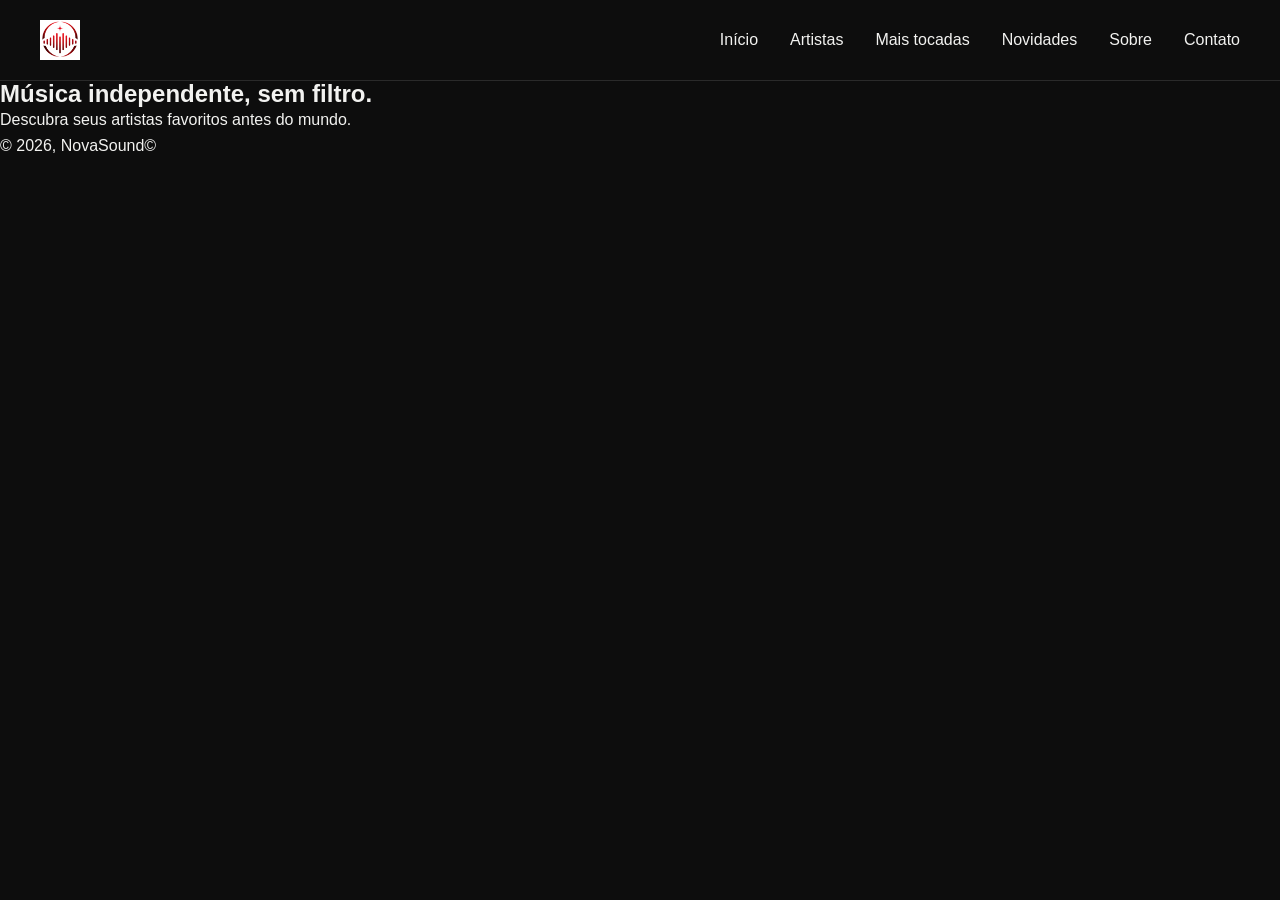
==== index.html @ c0be3fe8 "HEADER E BOTÕES Mudei os botões de lugar, coloquei a logo da NovaSound no canto superior esquerdo e " ====
<!DOCTYPE html>
<html lang="pt-br">
<head>
    <meta charset="UTF-8">
    <meta name="viewport" content="width=device-width, initial-scale=1.0">
    <title>NovaSound©</title>
    <link rel="stylesheet" href="style.css">
    <link rel="icon" href="LOGO.png">
</head>

<body>
<header>
    <a href="index.html" class="logo">
        <img src="LOGO.png" alt="Logo NovaSound">
        <span></span>
    </a>
  <nav>
    <a href="index.html">Início</a>
    <a href="artistas.html">Artistas</a>
    <a href="mais-tocadas.html">Mais tocadas</a>
    <a href="novidades.html">Novidades</a>
    <a href="sobre.html">Sobre</a>
    <a href="contato.html">Contato</a>
  </nav>
</header>
            

    <main>
        <section class="hero">
            <h1>Música independente, sem filtro.</h1>
            <p>Descubra seus artistas favoritos antes do mundo.</p>
        </section>
    </main>

    <footer>
        <p>&copy; 2026, NovaSound©</p>
    </footer>
</body>








</html>
---- style.css ----
:root{
    --bg: #0D0D0D;
    --bg-elevated: #1A1A1A;
    --text: #F2F2F0;
    --text-muted: #9A9A9A;
    --accent: #E5002B;
    --accent-dark: #8C0019;
    --border: #2A2A2A;

    --font-heading: 'Space Grotesk', sans-serif;
    --font-body: 'Inter', sans-serif;

}

/* RESET */

* {
    box-sizing: border-box;
    margin: 0;
    padding: 0;
}

body{
    font-family: var(--font-body);
    background: var(--bg);
    color: var(--text);
    line-height: 1.6;
}

h1, h2, h3{
    font-family: var(--font-heading);
    line-height: 1.1;
}

a {
    gap: 30px;  
    color: inherit;
    text-decoration: none;
}

/* ---------- HEADER ---------- */

header {
    position: sticky;
    top: 0;
    z-index: 100;
    display: flex;
    justify-content: space-between;
    align-items: center;
    padding: 20px 40px;
    background: var(--bg);
    border-bottom: 1px solid var(--border);
}

.logo {
    display: flex;
    align-items: center;
    gap: 10px;
    font-family: var(--font-heading);
    font-size: 20px;
    font-weight: 700;
    letter-spacing: -0.02em;
}

.logo img{
    width: 40px;
    height: 40px;
    object-fit: contain;
}

nav {
    display: flex;
    gap: 32px;
}

nav a:hover {
    color: var(--accent);
}
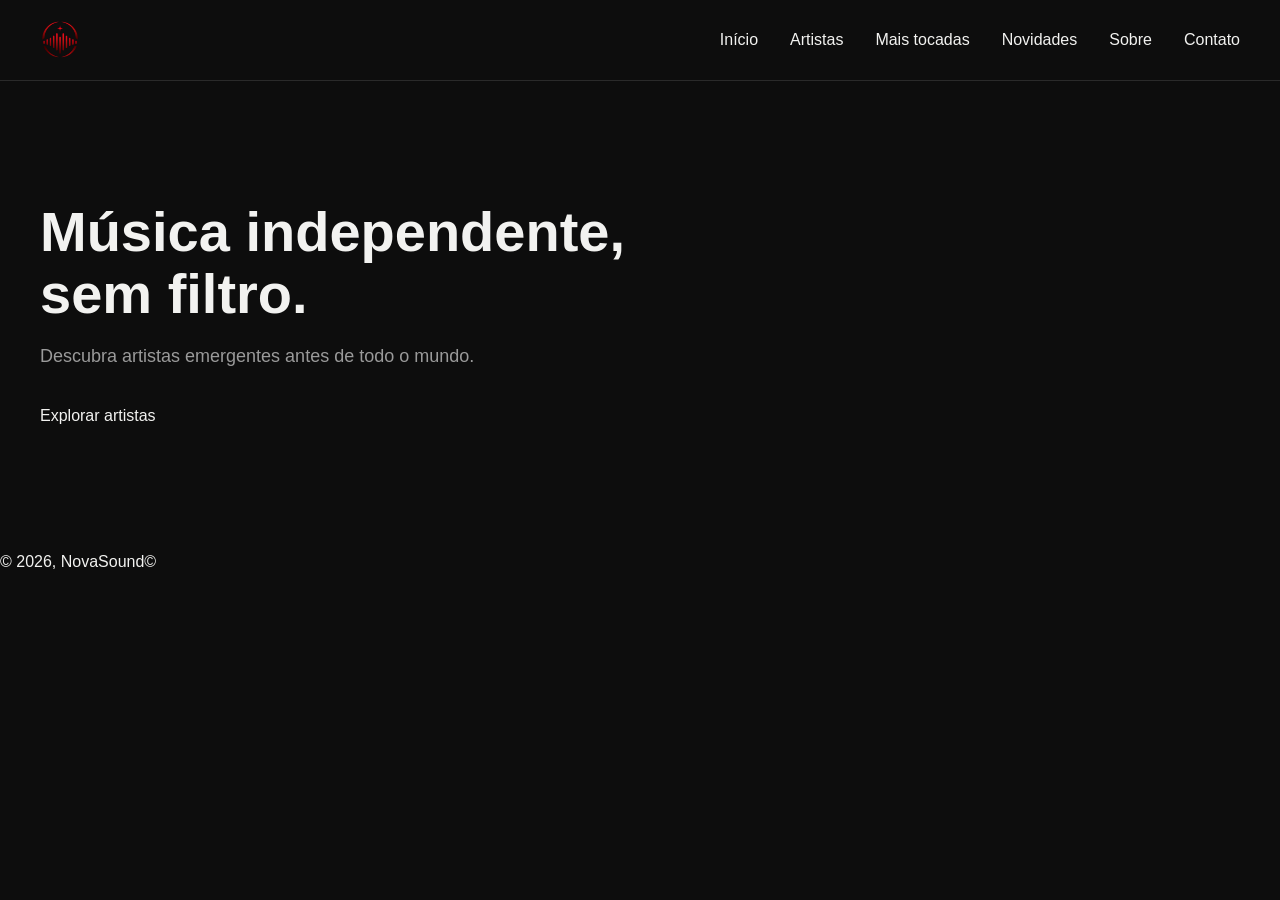
==== commit 8894d583: "Adicionando um botão de explorar artistas no menu" ====
--- a/index.html
+++ b/index.html
@@ -28,7 +28,8 @@
     <main>
         <section class="hero">
             <h1>Música independente, sem filtro.</h1>
-            <p>Descubra seus artistas favoritos antes do mundo.</p>
+            <p>Descubra artistas emergentes antes de todo o mundo.</p>
+            <a href="artistas.html" class="btn-primary">Explorar artistas</a>
         </section>
     </main>
 
--- a/style.css
+++ b/style.css
@@ -75,4 +75,92 @@
 
 nav a:hover {
     color: var(--accent);
-}+}
+
+/* ---------- HERO ---------- */
+
+.hero{
+    padding: 120px 40px;
+    max-width: 700px;
+}
+
+.hero h1{
+    font-size: 56px;
+    margin-bottom: 18px;
+}
+
+.hero p{
+    font-size: 18px;
+    color: var(--text-muted);
+    margin-bottom: 32px;
+}
+
+.btn-primary{
+    grid: 40px;
+}
+
+/* ---------- PAGE HEADER (páginas internas) ---------- */
+
+.page-header{
+    padding: 60px 40px 40px ;
+}
+
+.page-header h1{
+    font-size: 36px;
+    margin-bottom: 8px;
+}
+
+.page-header p{
+    color: var(--text-muted);
+    font-size: 16px;
+}
+
+
+/* ---------- ARTIST GRID ---------- */
+/*.artist-grid {
+    display: grid;
+    grid-template-columns: repeat(3, 1frr);
+    gap: 50px;
+    padding: 0 40px 80px;
+}*/
+
+.artist-grid{
+    display: grid;
+    grid-auto-flow: column;
+    grid-auto-columns: 250px;
+    gap: 110px;
+    list-style: none;
+    padding: 0;
+}
+
+.artist-grid h3{
+    padding: 0px 20px;
+}
+
+/* ---------- ARTIST CARD ---------- */
+
+.artist-card{
+    background: var(--bg-elevated);
+    border-radius: 10px;
+    overflow: hidden;
+    transition: transform 0.2s ease;
+}
+
+
+.artist-card:hover{
+    transform: translateY(-4px);
+}
+
+.artist-card img{
+    align-items: center;
+    width: 100%;
+    aspect-ratio: 1 / 1;
+    object-fit: cover;
+    max-width: 300px;
+}
+
+.artist-card p{
+    font-size: 13px;
+    color: var(--text-muted);
+    padding: 0 36px 15px;
+}
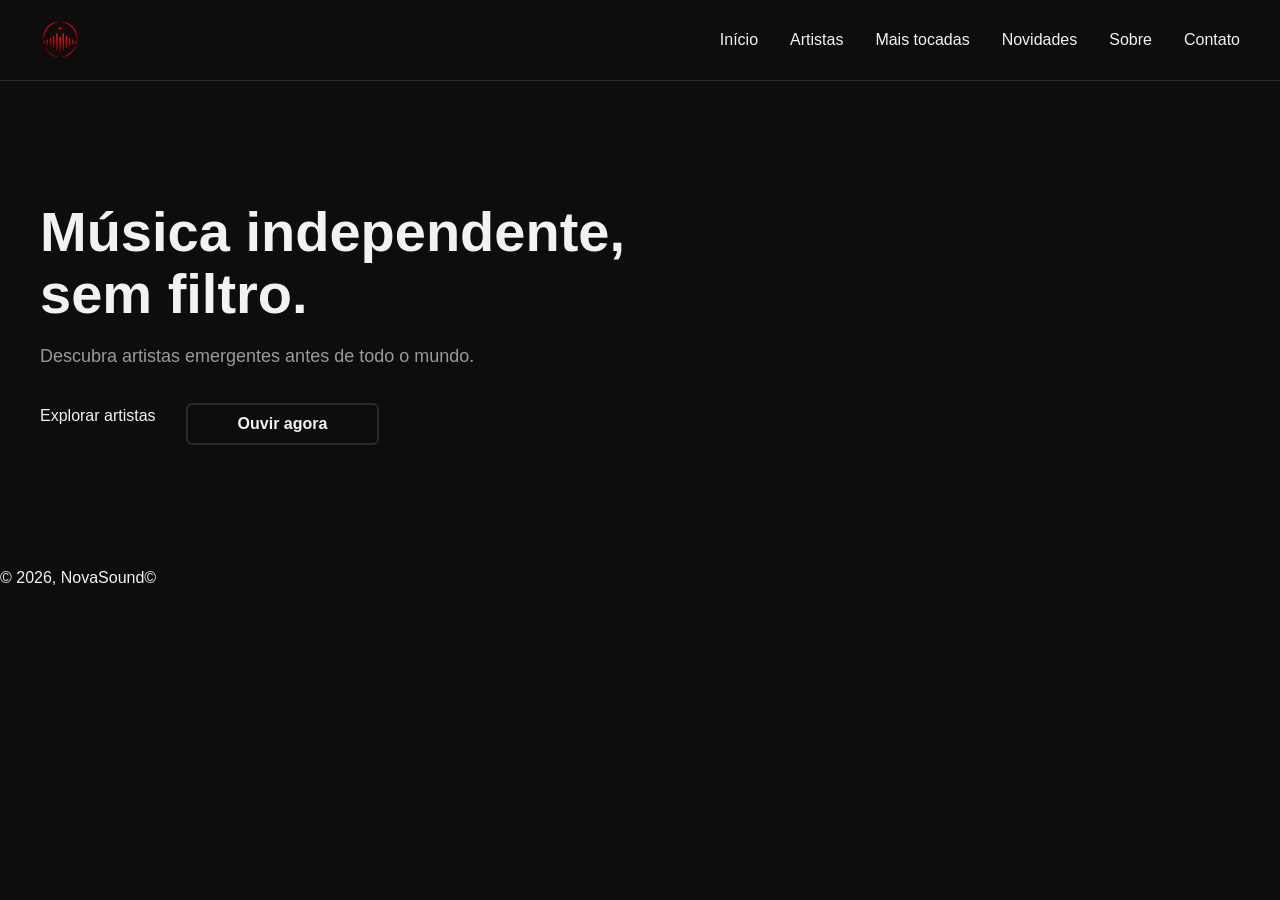
==== commit 24b1ce5c: "Primeiros passos do player de música Adicionei a primeira parte da discografia, fiz o HTML e etc." ====
--- a/index.html
+++ b/index.html
@@ -29,7 +29,10 @@
         <section class="hero">
             <h1>Música independente, sem filtro.</h1>
             <p>Descubra artistas emergentes antes de todo o mundo.</p>
-            <a href="artistas.html" class="btn-primary">Explorar artistas</a>
+            <div class="hero-actions">
+                <a href="artistas.html" class="btn-primary">Explorar artistas</a>
+                <a href="discografia.html" class="btn-secondary">Ouvir agora</a>
+            </div>
         </section>
     </main>
 
@@ -44,5 +47,4 @@
 
 
 
-
 </html>
--- a/style.css
+++ b/style.css
@@ -1,166 +1,318 @@
-:root{
-    --bg: #0D0D0D;
-    --bg-elevated: #1A1A1A;
-    --text: #F2F2F0;
-    --text-muted: #9A9A9A;
-    --accent: #E5002B;
-    --accent-dark: #8C0019;
-    --border: #2A2A2A;
-
-    --font-heading: 'Space Grotesk', sans-serif;
-    --font-body: 'Inter', sans-serif;
-
-}
-
-/* RESET */
-
-* {
-    box-sizing: border-box;
-    margin: 0;
-    padding: 0;
-}
-
-body{
-    font-family: var(--font-body);
-    background: var(--bg);
-    color: var(--text);
-    line-height: 1.6;
-}
-
-h1, h2, h3{
-    font-family: var(--font-heading);
-    line-height: 1.1;
-}
-
-a {
-    gap: 30px;  
-    color: inherit;
-    text-decoration: none;
-}
-
-/* ---------- HEADER ---------- */
-
-header {
-    position: sticky;
-    top: 0;
-    z-index: 100;
-    display: flex;
-    justify-content: space-between;
-    align-items: center;
-    padding: 20px 40px;
-    background: var(--bg);
-    border-bottom: 1px solid var(--border);
-}
-
-.logo {
-    display: flex;
-    align-items: center;
-    gap: 10px;
-    font-family: var(--font-heading);
-    font-size: 20px;
-    font-weight: 700;
-    letter-spacing: -0.02em;
-}
-
-.logo img{
-    width: 40px;
-    height: 40px;
-    object-fit: contain;
-}
-
-nav {
-    display: flex;
-    gap: 32px;
-}
-
-nav a:hover {
-    color: var(--accent);
-}
-
-/* ---------- HERO ---------- */
-
-.hero{
-    padding: 120px 40px;
-    max-width: 700px;
-}
-
-.hero h1{
-    font-size: 56px;
-    margin-bottom: 18px;
-}
-
-.hero p{
-    font-size: 18px;
-    color: var(--text-muted);
-    margin-bottom: 32px;
-}
-
-.btn-primary{
-    grid: 40px;
-}
-
-/* ---------- PAGE HEADER (páginas internas) ---------- */
-
-.page-header{
-    padding: 60px 40px 40px ;
-}
-
-.page-header h1{
-    font-size: 36px;
-    margin-bottom: 8px;
-}
-
-.page-header p{
-    color: var(--text-muted);
-    font-size: 16px;
-}
-
-
-/* ---------- ARTIST GRID ---------- */
-/*.artist-grid {
-    display: grid;
-    grid-template-columns: repeat(3, 1frr);
-    gap: 50px;
-    padding: 0 40px 80px;
-}*/
-
-.artist-grid{
-    display: grid;
-    grid-auto-flow: column;
-    grid-auto-columns: 250px;
-    gap: 110px;
-    list-style: none;
-    padding: 0;
-}
-
-.artist-grid h3{
-    padding: 0px 20px;
-}
-
-/* ---------- ARTIST CARD ---------- */
-
-.artist-card{
-    background: var(--bg-elevated);
-    border-radius: 10px;
-    overflow: hidden;
-    transition: transform 0.2s ease;
-}
-
-
-.artist-card:hover{
-    transform: translateY(-4px);
-}
-
-.artist-card img{
-    align-items: center;
-    width: 100%;
-    aspect-ratio: 1 / 1;
-    object-fit: cover;
-    max-width: 300px;
-}
-
-.artist-card p{
-    font-size: 13px;
-    color: var(--text-muted);
-    padding: 0 36px 15px;
-}
+    :root{
+        --bg: #0D0D0D;
+        --bg-elevated: #1A1A1A;
+        --text: #F2F2F0;
+        --text-muted: #9A9A9A;
+        --accent: #E5002B;
+        --accent-dark: #8C0019;
+        --border: #2A2A2A;
+
+        --font-heading: 'Space Grotesk', sans-serif;
+        --font-body: 'Inter', sans-serif;
+
+    }
+
+    /* RESET */
+
+    * {
+        box-sizing: border-box;
+        margin: 0;
+        padding: 0;
+    }
+
+    body{
+        font-family: var(--font-body);
+        background: var(--bg);
+        color: var(--text);
+        line-height: 1.6;
+    }
+
+    h1, h2, h3{
+        font-family: var(--font-heading);
+        line-height: 1.1;
+    }
+
+    a {
+        gap: 30px;  
+        color: inherit;
+        text-decoration: none;
+    }
+
+    /* ---------- HEADER ---------- */
+
+    header {
+        position: sticky;
+        top: 0;
+        z-index: 100;
+        display: flex;
+        justify-content: space-between;
+        align-items: center;
+        padding: 20px 40px;
+        background: var(--bg);
+        border-bottom: 1px solid var(--border);
+    }
+
+    .logo {
+        display: flex;
+        align-items: center;
+        gap: 10px;
+        font-family: var(--font-heading);
+        font-size: 20px;
+        font-weight: 700;
+        letter-spacing: -0.02em;
+    }
+
+    .logo img{
+        width: 40px;
+        height: 40px;
+        object-fit: contain;
+    }
+
+    nav {
+        display: flex;
+        gap: 32px;
+    }
+
+    nav a:hover {
+        color: var(--accent);
+    }
+
+    /* ---------- HERO ---------- */
+
+    .hero{
+        padding: 120px 40px;
+        max-width: 700px;
+    }
+
+    .hero h1{
+        font-size: 56px;
+        margin-bottom: 18px;
+    }
+
+    .hero p{
+        font-size: 18px;
+        color: var(--text-muted);
+        margin-bottom: 32px;
+    }
+
+    .btn-primary{
+        grid: 40px;
+    }
+
+    /* ---------- PAGE HEADER (páginas internas) ---------- */
+
+    .page-header{
+        padding: 60px 40px 40px ;
+    }
+
+    .page-header h1{
+        font-size: 36px;
+        margin-bottom: 8px;
+    }
+
+    .page-header p{
+        color: var(--text-muted);
+        font-size: 16px;
+    }
+
+
+    /* ---------- ARTIST GRID ---------- */
+    /*.artist-grid {
+        display: grid;
+        grid-template-columns: repeat(3, 1frr);
+        gap: 50px;
+        padding: 0 40px 80px;
+    }*/
+
+
+    /* ---------- ARTIST CAROUSEL ---------- */
+
+    .artist-carousel{
+        position: relative;
+        padding: 0 40px 80px;
+    }
+
+
+    .artist-grid{
+        display: grid;
+        grid-auto-flow: column;
+        grid-auto-columns: 180px;
+        gap: 60px;
+        list-style: none;
+        padding: 20px 100px 0px;
+        overflow-x: auto;
+        scroll-behavior: smooth;
+        scrollbar-width: none; /* esconde a barra de rolagem no Firefox */
+    }
+
+    .artist-grid::webkit-scrollbar{
+        display: none; /* esconde a barra no chrome/safari */
+    }
+
+
+    .artist-grid span{
+        color: var(--text);
+    }
+
+
+    .artist-grid h3{
+        padding: 0px 20px;
+    }
+
+
+    .scroll-btn{
+        position: absolute;
+        top: 40%;
+        transform: translateY(-50%);
+        background: none;
+        border: none;
+        color: var(--text);
+        font-size: 28px;
+        cursor: pointer;
+        padding: 8px;
+        opacity: 0.7;
+        transition: opacity 0.2s ease, transform 0.2s ease;
+    }
+
+    .scroll-btn.scroll-left{
+        color: var(--text);
+        left: 8px;
+    }
+
+    .scroll-btn.scroll-right{
+        right: 8px;
+    }
+
+    .scroll-btn:hover{
+        opacity: 1;
+        color: var(--accent);
+        transform: translateY(-50%) translateX(4px);
+    }
+
+    .scroll-btn.scroll-right:hover {
+        transform: translateY(-50%) translateX(4px);
+    }
+
+    .scroll-btn.scroll-left:hover {
+        transform: translateY(-50%) translateX(-4px);
+    }
+
+    /* ---------- ARTIST CARD ---------- */
+
+    .artist-card{
+        background: var(--bg-elevated);
+        border-radius: 10px;
+        overflow: hidden;
+        transition: transform 0.2s ease;
+    }
+
+
+    .artist-card:hover{
+        transform: translateY(-4px);
+    }
+
+    .artist-card img{
+        align-items: center;
+        width: 100%;
+        aspect-ratio: 1 / 1;
+        object-fit: cover;
+        max-width: 300px;
+    }
+
+    .artist-card p{
+        font-size: 13px;
+        color: var(--text-muted);
+        padding: 0 36px 15px;
+    }
+
+    .section-title{
+        font-size: 21px;
+        margin-left: 48px;
+        margin-bottom: 20px;
+        
+    }
+
+    .hero-actions{
+        display: flex;
+        gap: 30px;
+    }
+
+    .btn-secondary{
+        display: inline-block;
+        background: transparent;
+        color: var(--text);
+        font-family: var(--font-heading);
+        font-weight: 750;
+        padding: 6px 50px;
+        border: 2px solid var(--border);
+        border-radius: 6px;
+        transition: border-color 0.2s ease, color 0.2s ease;
+    }
+
+    .btn-secondary:hover{
+        border-color : var(--accent);
+        color: var(--accent);
+    }
+
+    .album-grid {
+        display: grid;
+        grid-template-columns: repeat(auto-fill, minmax(200px, 1fr));
+        gap: 32px;
+        padding: 0 40px 80px;
+    }
+
+    .album-card img {
+        width: 100%;
+        aspect-ratio: 1 / 1;
+        object-fit: cover;
+        border-radius: 8px;
+        margin-bottom: 12px;
+        transition: transform 0.2s ease;
+    }
+
+    .album-grid,
+    .album-detail{
+        transition: opacity 0.3s ease;
+    }
+
+    .is-hidden{
+        padding: 0 40px 80px;
+    }
+
+    .back-btn{
+        background: none;
+        border: none;
+        color: var(--text-muted);
+        font-size: 14px;
+        cursor: pointer;
+        margin-bottom: 32px;
+        transition: color 0.2s ease;
+    }
+
+    .back-btn:hover{
+        color: var(--accent);
+    }
+
+    .album-detail-header{
+        display: flex;
+        gap: 32px;
+        align-items: flex-end;
+        margin-bottom: 40px;
+    }
+
+    .album-detail-header img{
+        width: 220px;
+        height: 220px;
+        object-fit: cover;
+        border-radius: 8px;
+    }
+
+    .album-detail-info h2{
+        font-size: 40px;
+        margin-bottom: 8px;
+    }
+
+    .album-detail-info p{
+        color: var(--accent);
+        font-size: 15px;
+    }
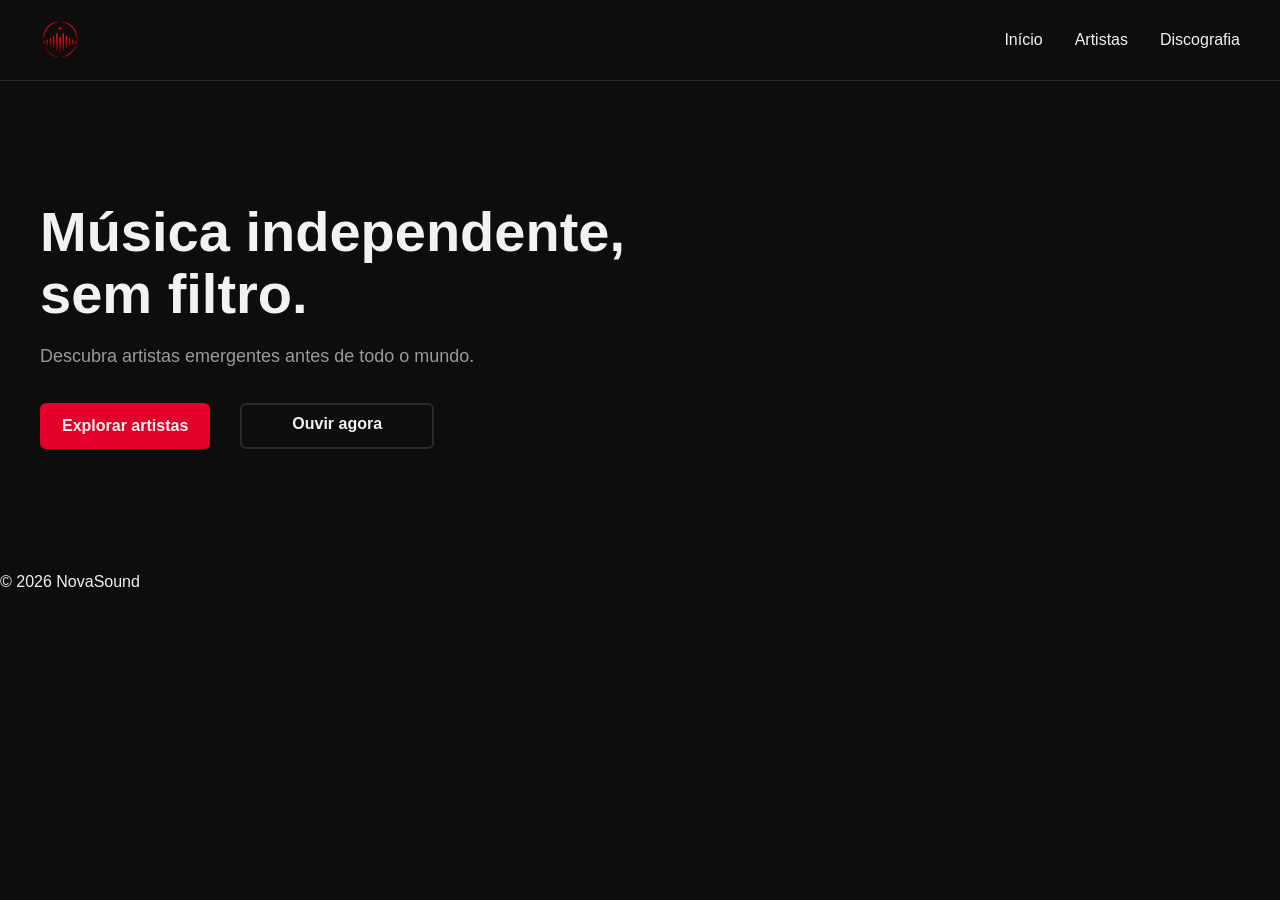
==== commit 55607628: "Refinamento do código e adicionais de botões, animação no player e mais" ====
--- a/index.html
+++ b/index.html
@@ -3,7 +3,8 @@
 <head>
     <meta charset="UTF-8">
     <meta name="viewport" content="width=device-width, initial-scale=1.0">
-    <title>NovaSound©</title>
+    <meta name="description" content="Descubra artistas independentes e ouça seus álbuns na NovaSound.">
+    <title>NovaSound — música independente</title>
     <link rel="stylesheet" href="style.css">
     <link rel="icon" href="LOGO.png">
 </head>
@@ -17,10 +18,7 @@
   <nav>
     <a href="index.html">Início</a>
     <a href="artistas.html">Artistas</a>
-    <a href="mais-tocadas.html">Mais tocadas</a>
-    <a href="novidades.html">Novidades</a>
-    <a href="sobre.html">Sobre</a>
-    <a href="contato.html">Contato</a>
+    <a href="discografia.html">Discografia</a>
   </nav>
 </header>
             
@@ -37,7 +35,7 @@
     </main>
 
     <footer>
-        <p>&copy; 2026, NovaSound©</p>
+        <p>&copy; 2026 NovaSound</p>
     </footer>
 </body>
 
@@ -47,4 +45,4 @@
 
 
 
-</html>+</html>
--- a/style.css
+++ b/style.css
@@ -33,7 +33,6 @@
     }
 
     a {
-        gap: 30px;  
         color: inherit;
         text-decoration: none;
     }
@@ -77,6 +76,13 @@
         color: var(--accent);
     }
 
+    a:focus-visible,
+    button:focus-visible,
+    input:focus-visible {
+        outline: 2px solid var(--accent);
+        outline-offset: 3px;
+    }
+
     /* ---------- HERO ---------- */
 
     .hero{
@@ -85,7 +91,7 @@
     }
 
     .hero h1{
-        font-size: 56px;
+        font-size: clamp(2.25rem, 7vw, 56px);
         margin-bottom: 18px;
     }
 
@@ -96,7 +102,20 @@
     }
 
     .btn-primary{
-        grid: 40px;
+        display: inline-block;
+        background: var(--accent);
+        color: var(--text);
+        font-family: var(--font-heading);
+        font-weight: 700;
+        padding: 8px 20px;
+        border: 2px solid var(--accent);
+        border-radius: 6px;
+        transition: background-color 0.2s ease, border-color 0.2s ease;
+    }
+
+    .btn-primary:hover {
+        background: var(--accent-dark);
+        border-color: var(--accent-dark);
     }
 
     /* ---------- PAGE HEADER (páginas internas) ---------- */
@@ -115,6 +134,30 @@
         font-size: 16px;
     }
 
+    #searchInput{
+        display: block;
+        width: min(420px, calc(100% - 80px));
+        margin: 0 40px 30px;
+        padding: 12px 16px;
+        font: inherit;
+        color: var(--text);
+        background: var(--bg-elevated);
+        border: 1px solid var(--border);
+        border-radius: 40px;
+        outline: none;
+        transition: border-color 0.2s ease, box-shadow 0.2s ease;
+    }
+
+    #searchInput::placeholder{
+        color: var(--text-muted);
+    }
+
+    #searchInput:focus{
+        border-color: var(--accent);
+        box-shadow: 0 0 0 3px rgba(229, 0, 43, 0.18);
+    }
+
+    
 
     /* ---------- ARTIST GRID ---------- */
     /*.artist-grid {
@@ -145,7 +188,7 @@
         scrollbar-width: none; /* esconde a barra de rolagem no Firefox */
     }
 
-    .artist-grid::webkit-scrollbar{
+    .artist-grid::-webkit-scrollbar{
         display: none; /* esconde a barra no chrome/safari */
     }
 
@@ -200,10 +243,17 @@
     /* ---------- ARTIST CARD ---------- */
 
     .artist-card{
+        display: block;
+        width: 180px;
+        min-width: 0;
         background: var(--bg-elevated);
         border-radius: 10px;
         overflow: hidden;
         transition: transform 0.2s ease;
+    }
+
+    a.artist-card:hover {
+        color: var(--text);
     }
 
 
@@ -222,7 +272,7 @@
     .artist-card p{
         font-size: 13px;
         color: var(--text-muted);
-        padding: 0 36px 15px;
+        padding: 0 16px 15px;
     }
 
     .section-title{
@@ -234,6 +284,7 @@
 
     .hero-actions{
         display: flex;
+        flex-wrap: wrap;
         gap: 30px;
     }
 
@@ -270,49 +321,436 @@
         transition: transform 0.2s ease;
     }
 
+    .album-card {
+        display: block;
+        width: 100%;
+        padding: 0;
+        border: 0;
+        background: transparent;
+        color: inherit;
+        text-align: left;
+        font: inherit;
+        cursor: pointer;
+    }
+
+    .album-card:hover img {
+        transform: scale(1.02);
+    }
+
+    .album-card h3,
+    .album-card p {
+        margin: 0 0 4px;
+    }
+
+    .album-card .album-artist,
+    .album-card .album-year {
+        color: var(--text-muted);
+        font-size: 14px;
+    }
+
+    .empty-state {
+        margin: 0 40px 40px;
+        color: var(--text-muted);
+    }
+
+    .visually-hidden {
+        position: absolute;
+        width: 1px;
+        height: 1px;
+        padding: 0;
+        margin: -1px;
+        overflow: hidden;
+        clip: rect(0, 0, 0, 0);
+        white-space: nowrap;
+        border: 0;
+    }
+
     .album-grid,
     .album-detail{
         transition: opacity 0.3s ease;
     }
 
     .is-hidden{
-        padding: 0 40px 80px;
+        opacity: 0;
+        visibility: hidden;
+        pointer-events: none;
+        position: absolute;
     }
 
     .back-btn{
-        background: none;
-        border: none;
-        color: var(--text-muted);
+        display: inline-flex;
+        align-items: center;
+        gap: 9px;
+        padding: 9px 15px;
+        background: var(--bg-elevated);
+        border: 1px solid var(--border);
+        border-radius: 999px;
+        color: var(--text);
+        font: inherit;
         font-size: 14px;
+        font-weight: 600;
         cursor: pointer;
-        margin-bottom: 32px;
-        transition: color 0.2s ease;
+        margin: 0 0 30px;
+        transition: color 0.2s ease, background-color 0.2s ease, border-color 0.2s ease, transform 0.2s ease;
     }
 
     .back-btn:hover{
-        color: var(--accent);
+        color: var(--text);
+        background: #242424;
+        border-color: var(--accent);
+        transform: translateX(-3px);
+    }
+
+    .back-btn:active {
+        background: var(--accent-dark);
+        border-color: var(--accent-dark);
+        transform: translateX(-1px) scale(0.98);
     }
 
     .album-detail-header{
         display: flex;
-        gap: 32px;
-        align-items: flex-end;
-        margin-bottom: 40px;
+        flex-direction: column;
+        align-items: center;
+        gap: 20px;
+        margin: 0 auto 32px;
+        text-align: center;
     }
 
     .album-detail-header img{
-        width: 220px;
-        height: 220px;
+        width: clamp(200px, 32vw, 280px);
+        aspect-ratio: 1;
+        height: auto;
         object-fit: cover;
         border-radius: 8px;
+        box-shadow: 0 16px 40px rgba(0, 0, 0, 0.35);
+    }
+
+    .album-detail-header img.album-cover-arriving {
+        opacity: 0;
+    }
+
+    .album-cover-flight {
+        position: fixed;
+        z-index: 300;
+        object-fit: cover;
+        border-radius: 8px;
+        box-shadow: 0 16px 40px rgba(0, 0, 0, 0.4);
+        pointer-events: none;
+        transition:
+            top 0.5s cubic-bezier(0.2, 0.75, 0.25, 1),
+            left 0.5s cubic-bezier(0.2, 0.75, 0.25, 1),
+            width 0.5s cubic-bezier(0.2, 0.75, 0.25, 1),
+            height 0.5s cubic-bezier(0.2, 0.75, 0.25, 1);
+        will-change: top, left, width, height;
+    }
+
+    .album-detail-info,
+    .album-detail .tracklist {
+        opacity: 0;
+        transform: translateY(14px);
+        transition: opacity 0.32s ease, transform 0.32s ease;
+    }
+
+    .album-detail.album-revealed .album-detail-info,
+    .album-detail.album-revealed .tracklist {
+        opacity: 1;
+        transform: translateY(0);
+    }
+
+    .album-detail.album-revealed .album-detail-info {
+        transition-delay: 0.04s;
+    }
+
+    .album-detail.album-revealed .tracklist {
+        transition-delay: 0.12s;
     }
 
     .album-detail-info h2{
-        font-size: 40px;
-        margin-bottom: 8px;
+        font-size: clamp(1.75rem, 5vw, 2.5rem);
+        margin-bottom: 10px;
     }
 
     .album-detail-info p{
+        font-size: 15px;
+    }
+
+    .album-detail-info p:first-of-type {
         color: var(--accent);
-        font-size: 15px;
-    }+        font-weight: 600;
+    }
+
+    .album-detail-info p:last-of-type {
+        color: var(--text-muted);
+        margin-top: 2px;
+    }
+
+    .album-detail {
+        width: min(760px, calc(100% - 80px));
+        margin: 0 auto 100px;
+    }
+
+    .tracklist {
+        width: 100%;
+        max-width: 640px;
+        margin: 0 auto;
+        border-top: 1px solid var(--border);
+    }
+
+    .track-item + .track-item {
+        border-top: 1px solid rgba(42, 42, 42, 0.65);
+    }
+
+
+
+    .track-item{
+        list-style: none;
+    }
+
+    .tracklist{
+        padding-bottom: 100px;
+    }
+
+    .track-select {
+        display: flex;
+        align-items: center;
+        gap: 16px;
+        width: 100%;
+        padding: 12px 14px;
+        border: 0;
+        border-radius: 6px;
+        background: transparent;
+        color: inherit;
+        font: inherit;
+        text-align: left;
+        cursor: pointer;
+        transition: background 0.15s ease;
+    }
+
+    .track-select:hover {
+        background: var(--bg-elevated);
+    }
+
+.track-number{
+    color: var(--text-muted);
+    font-size: 15px;
+    width: 20px;
+    text-align: right;
+}
+
+.track-title{
+    font-size: 16px;
+}
+
+/*----------------  PLAYER  ---------------- */
+
+.player-bar {
+    position: fixed;
+    bottom: 0;
+    left: 0;
+    right: 0;
+    height: 80px;
+    background: var(--bg-elevated);
+    border-top: 1px solid var(--border);
+    display: flex;
+    align-items: center;
+    gap: 16px;
+    padding: 0 24px;
+    z-index: 200;
+    transition: opacity 0.3s ease;
+}
+
+.player-bar img{
+    width: 56px;
+    height: 56px;
+    object-fit: cover;
+    border-radius: 6px;
+}
+
+.player-info{
+    width: 180px;
+}
+
+.player-info p:first-child{
+    font-size: 14px;
+    font-weight: 600;
+}
+
+.player-info p:last-child{
+    font-size: 12px;
+    color: var(--text-muted);
+}
+
+.play-pause-btn {
+    background: var(--text);
+    color: var(--bg);
+    border: none;
+    width: 36px;
+    height: 36px;
+    border-radius: 50%;
+    cursor: pointer;
+    font-size: 14px;
+}
+
+.player-control-btn{
+    display: grid;
+    place-items: center;
+    width: 36px;
+    height: 36px;
+    padding: 0;
+    background: transparent;
+    color: var(--text);
+    border: 1px solid var(--border);
+    border-radius: 50%;
+    cursor: pointer;
+    font-size: 16px;
+    transition: color 0.2s ease, background-color 0.2s ease, border-color 0.2s ease;
+}
+
+.player-control-btn:hover,
+.player-control-btn:focus-visible{
+    color: var(--text);
+    background: var(--accent);
+    border-color: var(--accent);
+}
+
+.player-progress{
+    flex: 1;
+    display: flex;
+    align-items: center;
+    gap: 10px;
+    font-size: 12px;
+    color: var(--text-muted);
+}
+
+.player-progress input[type="range"] {
+    flex: 1;
+    accent-color: var(--accent);
+}
+
+.player-bar > input[type="range"] {
+    width: 100px;
+    accent-color: var(--accent);
+}
+
+@media (max-width: 760px) {
+    header {
+        align-items: flex-start;
+        gap: 16px;
+        padding: 14px 20px;
+    }
+
+    nav {
+        flex-wrap: wrap;
+        justify-content: flex-end;
+        gap: 10px 18px;
+        font-size: 14px;
+    }
+
+    .hero {
+        padding: 72px 24px;
+    }
+
+    .page-header {
+        padding: 44px 24px 28px;
+    }
+
+    .artist-carousel {
+        padding: 0 16px 56px;
+    }
+
+    .artist-grid {
+        grid-auto-columns: minmax(150px, 40vw);
+        gap: 20px;
+        padding: 16px 36px 0;
+    }
+
+    .artist-card {
+        width: min(180px, 40vw);
+    }
+
+    .section-title {
+        margin-left: 24px;
+    }
+
+    #searchInput {
+        width: calc(100% - 48px);
+        margin: 0 24px 24px;
+    }
+
+    .album-grid {
+        grid-template-columns: repeat(auto-fill, minmax(145px, 1fr));
+        gap: 20px;
+        padding: 0 24px 100px;
+    }
+
+    .album-detail {
+        width: calc(100% - 48px);
+        padding: 0;
+    }
+
+    .album-detail-header img {
+        width: min(68vw, 280px);
+    }
+
+    .player-bar {
+        height: auto;
+        min-height: 76px;
+        flex-wrap: wrap;
+        gap: 8px;
+        padding: 10px 14px;
+    }
+
+    .player-bar img {
+        width: 44px;
+        height: 44px;
+    }
+
+    .player-info {
+        width: auto;
+        min-width: 90px;
+        flex: 1;
+    }
+
+    .player-progress {
+        order: 5;
+        flex-basis: 100%;
+    }
+
+    .player-bar > label {
+        display: none;
+    }
+
+    .player-bar > input[type="range"] {
+        order: 6;
+        flex-basis: 100%;
+        width: 100%;
+    }
+}
+
+@media (max-width: 420px) {
+    header {
+        flex-direction: column;
+    }
+
+    nav {
+        justify-content: flex-start;
+    }
+
+    .hero-actions {
+        gap: 12px;
+    }
+
+    .btn-secondary {
+        padding: 6px 20px;
+    }
+}
+
+@media (prefers-reduced-motion: reduce) {
+    .album-cover-flight,
+    .album-detail-info,
+    .album-detail .tracklist {
+        transition: none;
+        transform: none;
+    }
+}
+
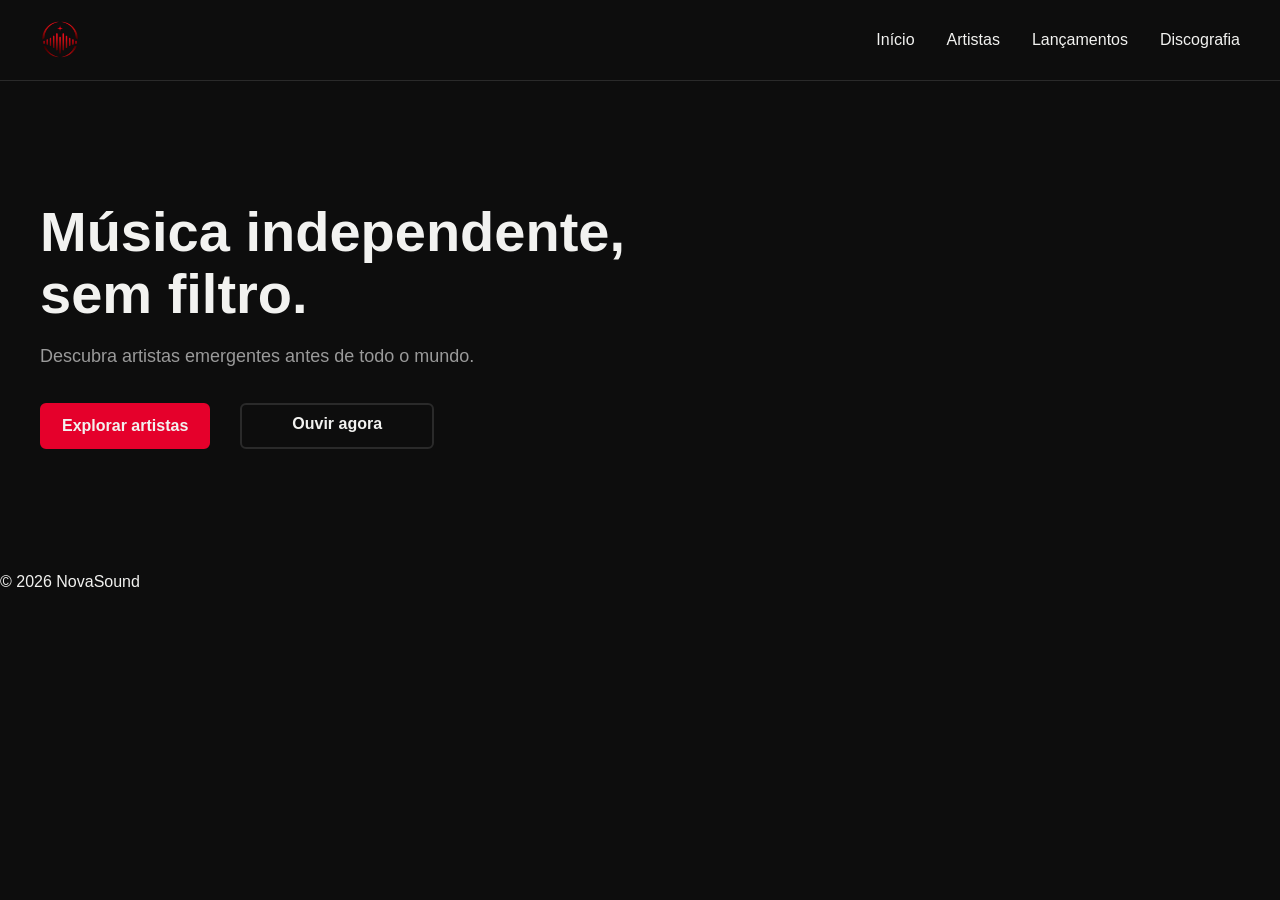
==== commit 6afda211: "Commit da página lançamentos, melhoria da artistas, etc" ====
--- a/index.html
+++ b/index.html
@@ -18,6 +18,7 @@
   <nav>
     <a href="index.html">Início</a>
     <a href="artistas.html">Artistas</a>
+    <a href="novidades.html">Lançamentos</a>
     <a href="discografia.html">Discografia</a>
   </nav>
 </header>
--- a/style.css
+++ b/style.css
@@ -754,3 +754,878 @@
     }
 }
 
+/* ---------- LANÇAMENTOS ---------- */
+
+.releases-page {
+    padding-bottom: 80px;
+}
+
+.releases-heading {
+    max-width: 900px;
+}
+
+.releases-kicker,
+.release-feature-label,
+.release-card-year {
+    color: var(--accent);
+    font-size: 12px;
+    font-weight: 800;
+    letter-spacing: 0.12em;
+    text-transform: uppercase;
+}
+
+.releases-heading h1 {
+    font-size: clamp(42px, 7vw, 72px);
+    letter-spacing: -0.05em;
+    margin: 8px 0 14px;
+}
+
+.releases-heading > p:last-child {
+    max-width: 600px;
+    font-size: 17px;
+}
+
+.release-feature {
+    max-width: 1440px;
+    margin: 0 auto 76px;
+    padding: 0 40px;
+}
+
+.release-feature-card {
+    position: relative;
+    display: grid;
+    grid-template-columns: minmax(0, 1.2fr) minmax(220px, 0.8fr);
+    align-items: center;
+    min-height: 350px;
+    padding: 32px 48px;
+    overflow: hidden;
+    isolation: isolate;
+    background: linear-gradient(115deg, #261116, #151112 56%, #101010);
+    border: 1px solid var(--border);
+    border-radius: 22px;
+}
+
+.release-feature-card::before {
+    position: absolute;
+    z-index: 0;
+    top: 50%;
+    right: 7%;
+    width: 340px;
+    height: 340px;
+    border-radius: 50%;
+    background: radial-gradient(circle, rgba(229, 0, 43, 0.3), rgba(229, 0, 43, 0) 70%);
+    content: '';
+    pointer-events: none;
+}
+
+.release-feature-cover {
+    display: block;
+    grid-column: 2;
+    grid-row: 1;
+    justify-self: center;
+    width: min(100%, 310px);
+    aspect-ratio: 1 / 1;
+    height: auto;
+    min-height: 0;
+    object-fit: cover;
+    background: var(--bg-elevated);
+    border: 8px solid rgba(255, 255, 255, 0.08);
+    border-radius: 14px;
+    box-shadow: 0 24px 56px rgba(0, 0, 0, 0.5);
+    transform: rotate(4deg);
+}
+
+.release-feature-content {
+    position: relative;
+    z-index: 1;
+    grid-column: 1;
+    grid-row: 1;
+    display: flex;
+    flex-direction: column;
+    align-items: flex-start;
+    justify-content: center;
+    padding: 10px clamp(12px, 3vw, 40px) 10px 0;
+}
+
+.release-feature-content .release-feature-label {
+    padding: 7px 11px;
+    border: 1px solid rgba(229, 0, 43, 0.4);
+    border-radius: 999px;
+    background: rgba(229, 0, 43, 0.1);
+}
+
+.release-feature-year {
+    margin-top: 18px;
+    color: var(--text-muted);
+    font-size: 14px;
+}
+
+.release-feature-content h2 {
+    margin-top: 8px;
+    font-size: clamp(34px, 4.5vw, 56px);
+    letter-spacing: -0.045em;
+}
+
+.release-feature-artist {
+    margin-top: 8px;
+    color: var(--text-muted);
+    font-size: 18px;
+}
+
+.release-feature-description {
+    max-width: 390px;
+    margin: 20px 0 28px;
+    color: var(--text-muted);
+}
+
+.release-list-section {
+    max-width: 1440px;
+    margin: 0 auto;
+    padding: 0 40px;
+}
+
+.release-section-heading {
+    display: flex;
+    align-items: end;
+    justify-content: space-between;
+    gap: 24px;
+    margin-bottom: 26px;
+}
+
+.release-section-heading h2 {
+    margin-top: 7px;
+    font-size: clamp(25px, 3vw, 34px);
+}
+
+.release-section-heading > p {
+    max-width: 300px;
+    color: var(--text-muted);
+    font-size: 14px;
+}
+
+.release-grid {
+    display: grid;
+    grid-template-columns: repeat(auto-fill, minmax(205px, 1fr));
+    gap: 24px;
+}
+
+.release-card {
+    overflow: hidden;
+    background: var(--bg-elevated);
+    border: 1px solid var(--border);
+    border-radius: 12px;
+    transition: transform 0.2s ease, border-color 0.2s ease;
+}
+
+.release-card:hover {
+    transform: translateY(-4px);
+    border-color: #555;
+}
+
+.release-card-cover-link {
+    display: block;
+    overflow: hidden;
+    background: #111;
+}
+
+.release-card-cover-link img {
+    display: block;
+    width: 100%;
+    aspect-ratio: 1 / 1;
+    object-fit: cover;
+    transition: transform 0.25s ease;
+}
+
+.release-card:hover .release-card-cover-link img {
+    transform: scale(1.035);
+}
+
+.release-card-info {
+    padding: 18px;
+}
+
+.release-card-year {
+    font-size: 10px;
+}
+
+.release-card-info h3 {
+    margin-top: 8px;
+    font-size: 19px;
+}
+
+.release-card-artist {
+    margin-top: 3px;
+    color: var(--text-muted);
+    font-size: 14px;
+}
+
+.release-card-link {
+    display: inline-block;
+    margin-top: 18px;
+    color: var(--text);
+    font-size: 13px;
+    font-weight: 700;
+}
+
+.release-card-link:hover {
+    color: var(--accent);
+}
+
+.release-card-link::after {
+    content: '  →';
+}
+
+@media (max-width: 700px) {
+    .release-feature,
+    .release-list-section {
+        padding-right: 24px;
+        padding-left: 24px;
+    }
+
+    .release-feature-card {
+        grid-template-columns: 1fr;
+        min-height: 0;
+        padding: 0;
+    }
+
+    .release-feature-cover {
+        grid-column: 1;
+        grid-row: 1;
+        width: min(62vw, 230px);
+        margin: 28px auto 0;
+        min-height: 0;
+        border-width: 6px;
+    }
+
+    .release-feature-card::before {
+        top: 18%;
+        right: 50%;
+        width: 260px;
+        height: 260px;
+        transform: translateX(50%);
+    }
+
+    .release-feature-content {
+        grid-column: 1;
+        grid-row: 2;
+        padding: 24px 28px 30px;
+    }
+
+    .release-feature-year {
+        margin-top: 18px;
+    }
+
+    .release-section-heading {
+        align-items: flex-start;
+        flex-direction: column;
+        gap: 8px;
+    }
+}
+
+@media (max-width: 480px) {
+    .release-feature-content {
+        padding: 22px;
+    }
+
+    .release-feature-description {
+        margin-bottom: 22px;
+    }
+
+    .release-grid {
+        grid-template-columns: repeat(2, minmax(0, 1fr));
+        gap: 14px;
+    }
+
+    .release-card-info {
+        padding: 12px;
+    }
+
+    .release-card-info h3 {
+        font-size: 16px;
+    }
+
+    .release-card-link {
+        margin-top: 12px;
+    }
+}
+
+/* ---------- DISCOGRAFIA POR GÊNERO ---------- */
+
+.genre-sections {
+    display: grid;
+    gap: 52px;
+    padding: 0 40px 80px;
+}
+
+.genre-section {
+    min-width: 0;
+}
+
+.genre-title {
+    display: flex;
+    align-items: center;
+    gap: 16px;
+    margin-bottom: 20px;
+    font-size: clamp(22px, 3vw, 30px);
+    letter-spacing: -0.025em;
+}
+
+.genre-title::after {
+    content: '';
+    height: 1px;
+    flex: 1;
+    background: var(--border);
+}
+
+.genre-section .album-grid {
+    padding: 0;
+}
+
+@media (max-width: 700px) {
+    .genre-sections {
+        gap: 42px;
+        padding: 0 24px 100px;
+    }
+}
+
+/* ---------- CARROSSEL DE ÁLBUNS EM DESTAQUE ---------- */
+
+.featured-section-toggle-row {
+    display: flex;
+    justify-content: flex-end;
+    width: min(1120px, calc(100% - 80px));
+    margin: 0 auto 10px;
+}
+
+.featured-section-toggle {
+    padding: 5px 0;
+    border: 0;
+    background: transparent;
+    color: var(--text-muted);
+    font: inherit;
+    font-size: 12px;
+    cursor: pointer;
+    transition: color 0.2s ease;
+}
+
+.featured-section-toggle:hover {
+    color: var(--accent);
+}
+
+.featured-section-toggle::after {
+    display: inline-block;
+    margin-left: 7px;
+    content: '⌃';
+}
+
+.featured-section-toggle[aria-expanded="false"]::after {
+    content: '⌄';
+}
+
+.featured-albums {
+    padding: 0 40px 54px;
+}
+
+.featured-albums[hidden] {
+    display: none;
+}
+
+.featured-albums-heading {
+    display: flex;
+    align-items: end;
+    justify-content: space-between;
+    gap: 20px;
+    max-width: 1120px;
+    margin: 0 auto 20px;
+}
+
+.featured-albums-heading h2 {
+    margin-top: 7px;
+    font-size: clamp(25px, 3vw, 34px);
+}
+
+.featured-albums-controls {
+    display: flex;
+    gap: 8px;
+}
+
+.featured-albums-control {
+    display: grid;
+    width: 42px;
+    height: 42px;
+    place-items: center;
+    border: 1px solid var(--border);
+    border-radius: 50%;
+    background: var(--bg-elevated);
+    color: var(--text);
+    font: inherit;
+    font-size: 18px;
+    cursor: pointer;
+    transition: color 0.2s ease, border-color 0.2s ease, background-color 0.2s ease;
+}
+
+.featured-albums-control:hover {
+    border-color: var(--accent);
+    background: var(--accent);
+}
+
+.featured-albums-toggle {
+    font-size: 14px;
+}
+
+.featured-album-slide {
+    max-width: 1120px;
+    margin: 0 auto;
+}
+
+.featured-album-card {
+    display: grid;
+    grid-template-columns: minmax(0, 0.85fr) minmax(0, 1.15fr);
+    min-height: 270px;
+    overflow: hidden;
+    border: 1px solid var(--border);
+    border-radius: 16px;
+    background: linear-gradient(115deg, #1c1c1c, #111);
+    animation: featured-album-appear 0.35s ease both;
+}
+
+.featured-album-cover {
+    display: block;
+    width: 100%;
+    height: 100%;
+    min-height: 270px;
+    background: var(--bg-elevated);
+    object-fit: cover;
+}
+
+.featured-album-content {
+    display: flex;
+    flex-direction: column;
+    align-items: flex-start;
+    justify-content: center;
+    padding: clamp(22px, 3.5vw, 44px);
+}
+
+.featured-album-label {
+    color: var(--accent);
+    font-size: 12px;
+    font-weight: 800;
+    letter-spacing: 0.12em;
+    text-transform: uppercase;
+}
+
+.featured-album-year {
+    margin-top: 16px;
+    color: var(--text-muted);
+    font-size: 14px;
+}
+
+.featured-album-title {
+    margin-top: 7px;
+    font-size: clamp(28px, 3.5vw, 46px);
+    letter-spacing: -0.045em;
+}
+
+.featured-album-artist {
+    margin-top: 8px;
+    color: var(--text-muted);
+    font-size: 16px;
+}
+
+.featured-album-link {
+    display: inline-block;
+    margin-top: 18px;
+    padding: 8px 16px;
+    border: 1px solid var(--border);
+    border-radius: 6px;
+    font-weight: 700;
+    transition: color 0.2s ease, border-color 0.2s ease, background-color 0.2s ease;
+}
+
+.featured-album-link:hover {
+    border-color: var(--accent);
+    background: var(--accent);
+    color: var(--text);
+}
+
+.featured-album-dots {
+    display: flex;
+    justify-content: center;
+    gap: 8px;
+    margin: 18px auto 0;
+}
+
+.featured-album-dot {
+    width: 8px;
+    height: 8px;
+    padding: 0;
+    border: 0;
+    border-radius: 999px;
+    background: #555;
+    cursor: pointer;
+    transition: width 0.2s ease, background-color 0.2s ease;
+}
+
+.featured-album-dot.is-active {
+    width: 26px;
+    background: var(--accent);
+}
+
+@keyframes featured-album-appear {
+    from {
+        opacity: 0.55;
+        transform: translateY(5px);
+    }
+    to {
+        opacity: 1;
+        transform: translateY(0);
+    }
+}
+
+@media (max-width: 700px) {
+    .featured-section-toggle-row {
+        width: calc(100% - 48px);
+    }
+
+    .featured-albums {
+        padding: 0 24px 42px;
+    }
+
+    .featured-album-card {
+        grid-template-columns: 1fr;
+    }
+
+    .featured-album-cover {
+        min-height: 0;
+        aspect-ratio: 16 / 9;
+    }
+}
+
+@media (max-width: 480px) {
+    .featured-section-toggle-row {
+        width: calc(100% - 32px);
+    }
+
+    .featured-albums {
+        padding-right: 16px;
+        padding-left: 16px;
+    }
+
+    .featured-albums-heading {
+        align-items: flex-start;
+        flex-direction: column;
+    }
+
+    .featured-albums-control {
+        width: 38px;
+        height: 38px;
+    }
+}
+
+@media (prefers-reduced-motion: reduce) {
+    .featured-album-card {
+        animation: none;
+    }
+}
+
+/* ---------- PÁGINA DE ARTISTAS ---------- */
+
+.artists-page {
+    padding-bottom: 96px;
+}
+
+.artists-hero {
+    position: relative;
+    display: flex;
+    align-items: center;
+    justify-content: space-between;
+    gap: 40px;
+    max-width: 1360px;
+    min-height: 340px;
+    margin: 40px auto 0;
+    padding: clamp(34px, 6vw, 76px);
+    overflow: hidden;
+    border: 1px solid var(--border);
+    border-radius: 18px;
+    background:
+        radial-gradient(circle at 82% 48%, rgba(229, 0, 43, 0.2), transparent 26%),
+        linear-gradient(115deg, #191919, #101010 70%);
+}
+
+.artists-hero-copy {
+    position: relative;
+    z-index: 1;
+    max-width: 700px;
+}
+
+.artists-kicker {
+    color: var(--accent);
+    font-size: 12px;
+    font-weight: 800;
+    letter-spacing: 0.13em;
+    text-transform: uppercase;
+}
+
+.artists-hero h1 {
+    margin: 12px 0 16px;
+    font-size: clamp(42px, 7vw, 76px);
+    letter-spacing: -0.055em;
+}
+
+.artists-hero-copy > p:not(.artists-kicker) {
+    max-width: 560px;
+    color: var(--text-muted);
+    font-size: clamp(16px, 2vw, 19px);
+}
+
+.artists-hero-copy .btn-primary {
+    margin-top: 26px;
+}
+
+.artists-hero-stamp {
+    position: relative;
+    z-index: 1;
+    display: flex;
+    width: 180px;
+    height: 180px;
+    flex: 0 0 auto;
+    flex-direction: column;
+    align-items: center;
+    justify-content: center;
+    gap: 3px;
+    border: 1px solid rgba(229, 0, 43, 0.75);
+    border-radius: 50%;
+    background: rgba(13, 13, 13, 0.66);
+    box-shadow: 0 0 0 14px rgba(229, 0, 43, 0.06), 0 0 60px rgba(229, 0, 43, 0.15);
+    transform: rotate(9deg);
+}
+
+.artists-hero-stamp span {
+    color: var(--text);
+    font-family: var(--font-heading);
+    font-size: 64px;
+    font-weight: 700;
+    letter-spacing: -0.08em;
+    line-height: 1;
+}
+
+.artists-hero-stamp small {
+    color: var(--text-muted);
+    font-size: 10px;
+    font-weight: 700;
+    letter-spacing: 0.12em;
+    line-height: 1.25;
+    text-align: center;
+    text-transform: uppercase;
+}
+
+.artist-directory-section {
+    max-width: 1440px;
+    margin: 68px auto 0;
+    padding: 0 40px;
+}
+
+.artist-directory-heading {
+    display: flex;
+    align-items: end;
+    justify-content: space-between;
+    gap: 24px;
+    margin-bottom: 24px;
+}
+
+.artist-directory-heading h2 {
+    margin-top: 7px;
+    font-size: clamp(25px, 3vw, 34px);
+    letter-spacing: -0.035em;
+}
+
+.artist-directory-heading > p {
+    max-width: 320px;
+    color: var(--text-muted);
+    font-size: 14px;
+}
+
+.artist-directory-grid {
+    display: grid;
+    grid-template-columns: repeat(4, minmax(0, 1fr));
+    gap: 20px;
+}
+
+.artist-directory-card {
+    min-width: 0;
+    overflow: hidden;
+    border: 1px solid var(--border);
+    border-radius: 12px;
+    background: #151515;
+    transition: transform 0.2s ease, border-color 0.2s ease;
+}
+
+.artist-directory-card:hover {
+    transform: translateY(-4px);
+    border-color: rgba(229, 0, 43, 0.65);
+}
+
+.artist-directory-image {
+    position: relative;
+    overflow: hidden;
+    background: var(--bg-elevated);
+}
+
+.artist-directory-image::after {
+    position: absolute;
+    right: 0;
+    bottom: 0;
+    left: 0;
+    height: 40%;
+    background: linear-gradient(transparent, rgba(0, 0, 0, 0.55));
+    content: '';
+    pointer-events: none;
+}
+
+.artist-directory-image img {
+    display: block;
+    width: 100%;
+    aspect-ratio: 4 / 3;
+    object-fit: cover;
+    transition: transform 0.3s ease;
+}
+
+.artist-directory-card:hover .artist-directory-image img {
+    transform: scale(1.04);
+}
+
+.artist-genre-tag {
+    position: absolute;
+    z-index: 1;
+    bottom: 12px;
+    left: 12px;
+    padding: 5px 10px;
+    border: 1px solid rgba(255, 255, 255, 0.16);
+    border-radius: 999px;
+    background: rgba(13, 13, 13, 0.8);
+    color: var(--text);
+    font-size: 11px;
+    font-weight: 700;
+    backdrop-filter: blur(8px);
+}
+
+.artist-directory-info {
+    min-height: 88px;
+    padding: 15px 16px 16px;
+}
+
+.artist-directory-info h3 {
+    font-size: 18px;
+    letter-spacing: -0.02em;
+}
+
+.artist-directory-link {
+    display: inline-flex;
+    align-items: center;
+    gap: 5px;
+    margin-top: 10px;
+    color: var(--text-muted);
+    font-size: 12px;
+    font-weight: 700;
+    transition: color 0.2s ease;
+}
+
+.artist-directory-link:hover {
+    color: var(--accent);
+}
+
+.artist-spotlight-section {
+    padding-top: 44px;
+    border-top: 1px solid var(--border);
+}
+
+@media (max-width: 1100px) {
+    .artists-hero,
+    .artist-directory-section {
+        margin-right: 32px;
+        margin-left: 32px;
+    }
+
+    .artist-directory-section {
+        padding-right: 0;
+        padding-left: 0;
+    }
+
+    .artist-directory-grid {
+        grid-template-columns: repeat(3, minmax(0, 1fr));
+    }
+}
+
+@media (max-width: 700px) {
+    .artists-hero {
+        align-items: flex-start;
+        min-height: 0;
+        margin: 24px;
+        padding: 34px 28px;
+    }
+
+    .artists-hero-stamp {
+        position: absolute;
+        top: 20px;
+        right: 20px;
+        width: 108px;
+        height: 108px;
+        opacity: 0.55;
+    }
+
+    .artists-hero-stamp span {
+        font-size: 42px;
+    }
+
+    .artists-hero-stamp small {
+        font-size: 7px;
+    }
+
+    .artist-directory-section {
+        margin: 54px 24px 0;
+    }
+
+    .artist-directory-heading {
+        align-items: flex-start;
+        flex-direction: column;
+        gap: 8px;
+    }
+
+    .artist-directory-grid {
+        grid-template-columns: repeat(2, minmax(0, 1fr));
+        gap: 14px;
+    }
+}
+
+@media (max-width: 420px) {
+    .artists-hero {
+        margin: 18px;
+        padding: 28px 22px;
+    }
+
+    .artists-hero-stamp {
+        display: none;
+    }
+
+    .artist-directory-section {
+        margin-right: 18px;
+        margin-left: 18px;
+    }
+
+    .artist-directory-info {
+        min-height: 78px;
+        padding: 12px;
+    }
+
+    .artist-directory-info h3 {
+        font-size: 16px;
+    }
+}
+
+@media (prefers-reduced-motion: reduce) {
+    .artist-directory-card,
+    .artist-directory-image img {
+        transition: none;
+    }
+}
+
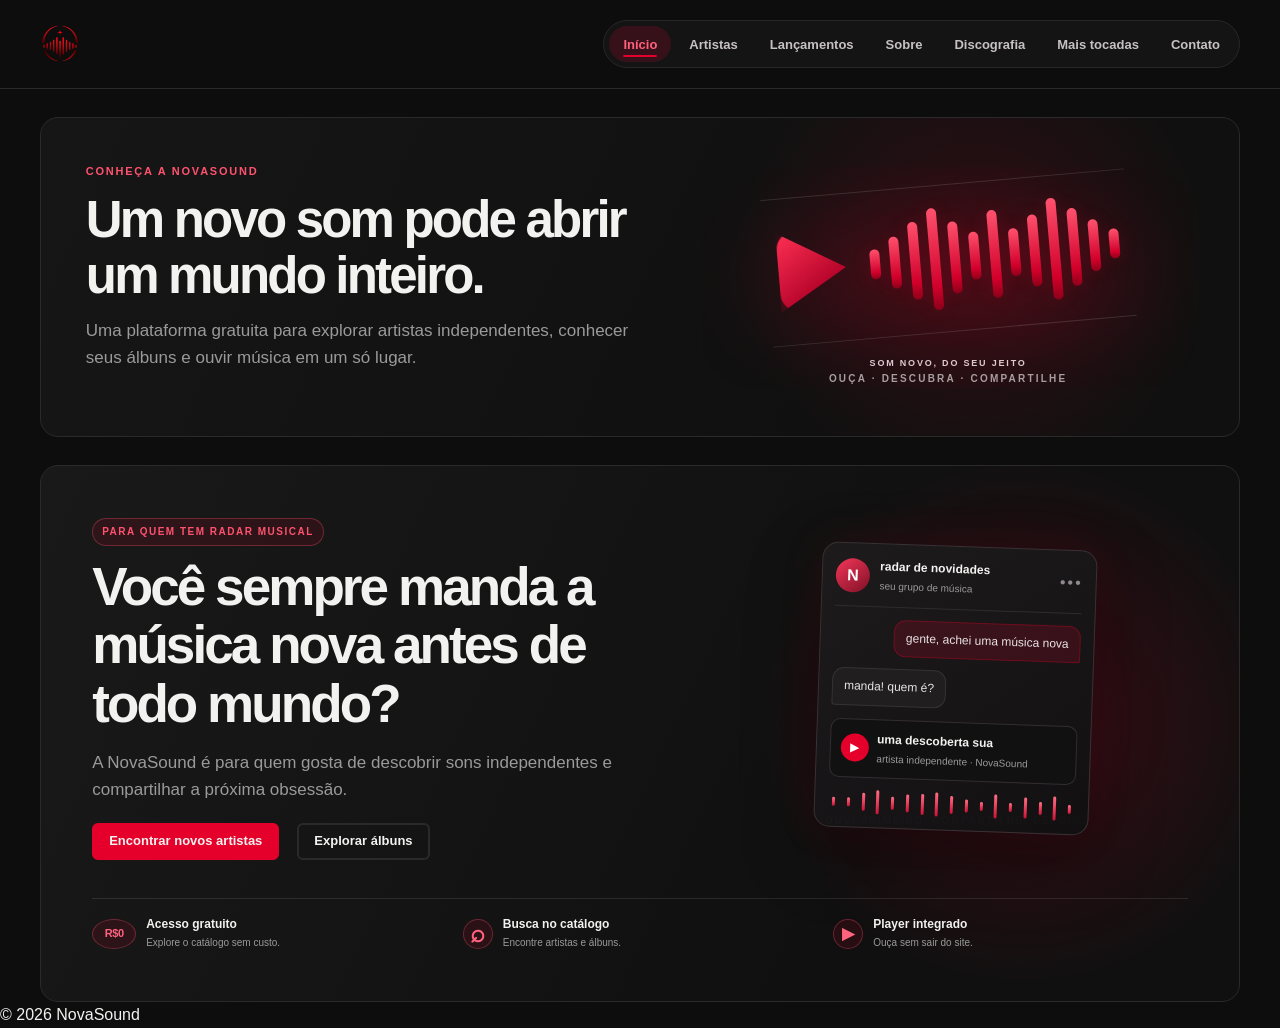
==== commit c3fbe484: "Mudança drástica no site: Adição da página mais tocadas, sobre, novidades, melhoria no index e artis" ====
--- a/index.html
+++ b/index.html
@@ -16,21 +16,83 @@
         <span></span>
     </a>
   <nav>
-    <a href="index.html">Início</a>
-    <a href="artistas.html">Artistas</a>
-    <a href="novidades.html">Lançamentos</a>
-    <a href="discografia.html">Discografia</a>
+        <a href="index.html" aria-current="page">Início</a>
+        <a href="artistas.html">Artistas</a>
+        <a href="novidades.html">Lançamentos</a>
+        <a href="sobre.html">Sobre</a>
+        <a href="discografia.html">Discografia</a>
+        <a href="mais-tocadas.html">Mais tocadas</a>
+        <a href="contato.html">Contato</a>
   </nav>
 </header>
             
 
     <main>
-        <section class="hero">
-            <h1>Música independente, sem filtro.</h1>
-            <p>Descubra artistas emergentes antes de todo o mundo.</p>
-            <div class="hero-actions">
-                <a href="artistas.html" class="btn-primary">Explorar artistas</a>
-                <a href="discografia.html" class="btn-secondary">Ouvir agora</a>
+        <section class="home-welcome" aria-labelledby="homeWelcomeTitle">
+            <div class="home-welcome-copy">
+                <p class="home-welcome-kicker">CONHEÇA A NOVASOUND</p>
+                <h1 id="homeWelcomeTitle">Um novo som pode abrir um mundo inteiro.</h1>
+                <p>Uma plataforma gratuita para explorar artistas independentes, conhecer seus álbuns e ouvir música em um só lugar.</p>
+            </div>
+            <div class="home-welcome-art" aria-hidden="true">
+                <span class="home-sound-glow"></span>
+                <div class="home-sound-visual">
+                    <span class="home-sound-play"></span>
+                    <div class="home-sound-bars">
+                        <i></i><i></i><i></i><i></i><i></i><i></i><i></i><i></i><i></i><i></i><i></i><i></i><i></i>
+                    </div>
+                </div>
+                <span class="home-sound-label">SOM NOVO, DO SEU JEITO</span>
+                <span class="home-welcome-art-caption">OUÇA · DESCUBRA · COMPARTILHE</span>
+            </div>
+        </section>
+
+        <section class="hero inicio-hero">
+            <div class="home-hero-copy">
+                <p class="home-hero-kicker">PARA QUEM TEM RADAR MUSICAL</p>
+                <h2>Você sempre manda a música nova antes de todo mundo?</h2>
+                <p class="home-hero-description">A NovaSound é para quem gosta de descobrir sons independentes e compartilhar a próxima obsessão.</p>
+                <div class="hero-actions">
+                    <a href="artistas.html" class="btn-primary">Encontrar novos artistas</a>
+                    <a href="discografia.html" class="btn-secondary">Explorar álbuns</a>
+                </div>
+            </div>
+
+            <div class="home-share-scene" aria-hidden="true">
+                <div class="home-scene-orbit home-scene-orbit-one"></div>
+                <div class="home-scene-orbit home-scene-orbit-two"></div>
+                <div class="home-chat-card">
+                    <div class="home-chat-heading">
+                        <span class="home-chat-avatar">N</span>
+                        <span><strong>radar de novidades</strong><small>seu grupo de música</small></span>
+                        <span class="home-chat-dots">•••</span>
+                    </div>
+                    <p class="home-chat-bubble home-chat-bubble-sent">gente, achei uma música nova</p>
+                    <p class="home-chat-bubble home-chat-bubble-received">manda! quem é?</p>
+                    <div class="home-chat-discovery">
+                        <span class="home-chat-play">▶</span>
+                        <span><strong>uma descoberta sua</strong><small>artista independente · NovaSound</small></span>
+                    </div>
+                    <div class="home-wave">
+                        <i></i><i></i><i></i><i></i><i></i><i></i><i></i><i></i><i></i><i></i><i></i><i></i><i></i><i></i><i></i><i></i><i></i>
+                    </div>
+                </div>
+                <span class="home-scene-caption">OUVI PRIMEIRO. COMPARTILHEI DEPOIS.</span>
+            </div>
+
+            <div class="home-hero-highlights" aria-label="O que você encontra na NovaSound">
+                <article class="home-highlight">
+                    <span class="home-highlight-icon home-highlight-icon-price" aria-hidden="true">R$0</span>
+                    <div><h2>Acesso gratuito</h2><p>Explore o catálogo sem custo.</p></div>
+                </article>
+                <article class="home-highlight">
+                    <span class="home-highlight-icon home-highlight-icon-search" aria-hidden="true">⌕</span>
+                    <div><h2>Busca no catálogo</h2><p>Encontre artistas e álbuns.</p></div>
+                </article>
+                <article class="home-highlight">
+                    <span class="home-highlight-icon" aria-hidden="true">▶</span>
+                    <div><h2>Player integrado</h2><p>Ouça sem sair do site.</p></div>
+                </article>
             </div>
         </section>
     </main>
--- a/style.css
+++ b/style.css
@@ -67,13 +67,58 @@
         object-fit: contain;
     }
 
-    nav {
+    header nav {
         display: flex;
-        gap: 32px;
-    }
-
-    nav a:hover {
-        color: var(--accent);
+        align-items: center;
+        gap: 4px;
+        padding: 5px;
+        border: 1px solid #292629;
+        border-radius: 999px;
+        background: #151415;
+    }
+
+    header nav a {
+        position: relative;
+        display: inline-flex;
+        box-sizing: border-box;
+        width: auto;
+        height: 36px;
+        min-height: 36px;
+        align-items: center;
+        justify-content: center;
+        padding: 0 14px;
+        border-radius: 999px;
+        color: #c7c1c4;
+        font-size: 13px;
+        font-weight: 600;
+        line-height: 1;
+        white-space: nowrap;
+        transition: color .18s ease, background-color .18s ease, transform .18s ease;
+    }
+
+    header nav a:hover {
+        background: #252225;
+        color: #fff;
+    }
+
+    header nav a:active {
+        transform: scale(.97);
+    }
+
+    header nav a[aria-current="page"] {
+        background: rgba(229, 0, 43, .16);
+        color: #ff607b;
+    }
+
+    header nav a[aria-current="page"]::after {
+        position: absolute;
+        right: 14px;
+        bottom: 5px;
+        left: 14px;
+        height: 2px;
+        border-radius: 2px;
+        background: var(--accent);
+        content: "";
     }
 
     a:focus-visible,
@@ -85,12 +130,439 @@
 
     /* ---------- HERO ---------- */
 
+
     .hero{
-        padding: 120px 40px;
+        padding: 48px 40px;
+        min-height: 340px;
+        max-width: 500px;
+    }
+
+    .inicio-hero{
+        position: relative;
+        display: grid;
+        grid-template-columns: minmax(0, 1.12fr) minmax(300px, .88fr);
+        align-items: center;
+        gap: clamp(20px, 3vw, 42px);
+        width: calc(100% - 80px);
+        max-width: 1200px;
+        min-height: 375px;
+        margin: 28px auto 0;
+        padding: clamp(28px, 4vw, 54px);
+        overflow: hidden;
+        border: 1px solid var(--border);
+        border-radius: 18px;
+        background:
+            radial-gradient(circle at 82% 48%, rgba(229, 0, 43, 0.2), transparent 26%),
+            linear-gradient(115deg, #191919, #101010 70%);
+    }
+
+    .home-hero-copy {
+        position: relative;
+        z-index: 1;
         max-width: 700px;
     }
 
+    .home-welcome {
+        display: grid;
+        grid-template-columns: minmax(0, 1.08fr) minmax(260px, .92fr);
+        align-items: center;
+        gap: clamp(20px, 3vw, 42px);
+        width: calc(100% - 80px);
+        max-width: 1200px;
+        min-height: 315px;
+        margin: 28px auto 0;
+        padding: clamp(28px, 3.5vw, 50px);
+        overflow: hidden;
+        border: 1px solid var(--border);
+        border-radius: 18px;
+        background:
+            radial-gradient(circle at 78% 44%, rgba(229, 0, 43, .15), transparent 25%),
+            linear-gradient(115deg, #171617, #101010 70%);
+    }
+
+    .home-welcome-copy {
+        position: relative;
+        z-index: 1;
+        max-width: 680px;
+    }
+
+    .home-welcome-kicker {
+        margin-bottom: 12px !important;
+        color: #ff526e !important;
+        font-size: 11px !important;
+        font-weight: 800;
+        letter-spacing: .16em;
+    }
+
+    .home-welcome-copy h1 {
+        max-width: 590px;
+        margin-bottom: 12px;
+        font-size: clamp(33px, 4.2vw, 51px);
+        letter-spacing: -.055em;
+    }
+
+    .home-welcome-copy > p:not(.home-welcome-kicker) {
+        max-width: 560px;
+        margin-bottom: 20px;
+        color: var(--text-muted);
+        font-size: clamp(14px, 1.35vw, 17px);
+    }
+
+    .home-welcome-art {
+        position: relative;
+        display: grid;
+        min-height: 220px;
+        place-items: center;
+        overflow: hidden;
+    }
+
+    .home-sound-glow {
+        position: absolute;
+        width: 76%;
+        height: 48%;
+        border-radius: 50%;
+        background: rgba(229, 0, 43, .2);
+        filter: blur(48px);
+    }
+
+    .home-sound-visual {
+        position: relative;
+        z-index: 1;
+        display: flex;
+        align-items: center;
+        justify-content: center;
+        gap: clamp(12px, 2vw, 24px);
+        width: min(100%, 365px);
+        padding: 19px 15px;
+        border-top: 1px solid rgba(255, 255, 255, .12);
+        border-bottom: 1px solid rgba(255, 255, 255, .12);
+        transform: rotate(-5deg);
+    }
+
+    .home-sound-play {
+        display: block;
+        flex: 0 0 68px;
+        width: 68px;
+        height: 80px;
+        border-radius: 18px;
+        background: linear-gradient(145deg, #ff3154, #b00027 75%);
+        clip-path: polygon(0 0, 100% 50%, 0 100%);
+        filter: drop-shadow(0 12px 22px rgba(229, 0, 43, .35));
+    }
+
+    .home-sound-bars {
+        display: flex;
+        align-items: center;
+        gap: clamp(5px, .9vw, 10px);
+        height: 108px;
+    }
+
+    .home-sound-bars i {
+        display: block;
+        width: clamp(6px, .8vw, 10px);
+        height: 35%;
+        border-radius: 999px;
+        background: linear-gradient(180deg, #ff526e, #d1002b 78%, #8c0019);
+        box-shadow: 0 0 18px rgba(229, 0, 43, .17);
+    }
+
+    .home-sound-bars i:nth-child(1),
+    .home-sound-bars i:nth-child(13) { height: 28%; }
+    .home-sound-bars i:nth-child(2),
+    .home-sound-bars i:nth-child(12) { height: 48%; }
+    .home-sound-bars i:nth-child(3),
+    .home-sound-bars i:nth-child(11) { height: 72%; }
+    .home-sound-bars i:nth-child(4),
+    .home-sound-bars i:nth-child(10) { height: 94%; }
+    .home-sound-bars i:nth-child(5),
+    .home-sound-bars i:nth-child(9) { height: 66%; }
+    .home-sound-bars i:nth-child(6),
+    .home-sound-bars i:nth-child(8) { height: 44%; }
+    .home-sound-bars i:nth-child(7) { height: 82%; }
+
+    .home-sound-label {
+        position: relative;
+        z-index: 1;
+        margin-top: -10px;
+        color: #ddcbd0;
+        font-size: 9px;
+        font-weight: 800;
+        letter-spacing: .2em;
+        text-align: center;
+    }
+
+    .home-welcome-art-caption {
+        position: absolute;
+        right: 0;
+        bottom: 0;
+        left: 0;
+        color: #a99da1;
+        font-size: 10px;
+        font-weight: 800;
+        letter-spacing: .22em;
+        text-align: center;
+    }
+
+    .home-hero-copy > .home-hero-kicker {
+        display: inline-flex;
+        margin: 0 0 12px !important;
+        padding: 5px 9px;
+        border: 1px solid rgba(255, 82, 110, .32);
+        border-radius: 999px;
+        background: rgba(229, 0, 43, .1);
+        color: #ff526e;
+        font-size: 10px;
+        font-weight: 800;
+        letter-spacing: .15em;
+    }
+
+    .home-hero-copy h2 {
+        max-width: 660px;
+        margin-bottom: 16px;
+        font-size: clamp(33px, 4.3vw, 53px);
+        letter-spacing: -.055em;
+    }
+
+    .home-hero-copy > .home-hero-description {
+        max-width: 560px;
+        margin-bottom: 20px;
+        color: var(--text-muted);
+        font-size: clamp(15px, 1.35vw, 17px);
+    }
+
+    .home-hero-copy .hero-actions {
+        gap: 18px;
+    }
+
+    .home-hero-copy .btn-primary,
+    .home-hero-copy .btn-secondary {
+        padding: 6px 15px;
+        font-size: 13px;
+    }
+
+    .home-share-scene {
+        position: relative;
+        display: grid;
+        min-height: 215px;
+        place-items: center;
+    }
+
+    .home-scene-orbit {
+        position: absolute;
+        width: 178px;
+        height: 178px;
+        border: 1px solid rgba(255, 82, 110, .2);
+        border-radius: 50%;
+    }
+
+    .home-scene-orbit-one {
+        transform: scaleX(1.25) rotate(25deg);
+    }
+
+    .home-scene-orbit-two {
+        transform: scaleX(.7) rotate(-35deg);
+    }
+
+    .home-chat-card {
+        position: relative;
+        z-index: 1;
+        width: min(100%, 275px);
+        padding: 13px;
+        border: 1px solid #383135;
+        border-radius: 16px;
+        background: linear-gradient(145deg, rgba(30, 27, 29, .98), rgba(17, 16, 17, .98));
+        box-shadow: 0 24px 70px rgba(0, 0, 0, .42), 0 0 45px rgba(229, 0, 43, .1);
+        transform: rotate(2deg);
+    }
+
+    .home-chat-heading {
+        display: flex;
+        align-items: center;
+        gap: 10px;
+        padding-bottom: 12px;
+        border-bottom: 1px solid #302b2e;
+    }
+
+    .home-chat-avatar {
+        display: grid;
+        flex: 0 0 34px;
+        width: 34px;
+        height: 34px;
+        place-items: center;
+        border-radius: 50%;
+        background: linear-gradient(140deg, #f53659, #7e1026);
+        color: #fff;
+        font-family: var(--font-heading);
+        font-weight: 700;
+    }
+
+    .home-chat-heading strong,
+    .home-chat-heading small,
+    .home-chat-discovery strong,
+    .home-chat-discovery small {
+        display: block;
+    }
+
+    .home-chat-heading strong {
+        font-size: 12px;
+    }
+
+    .home-chat-heading small,
+    .home-chat-discovery small {
+        margin-top: 2px;
+        color: var(--text-muted);
+        font-size: 10px;
+    }
+
+    .home-chat-dots {
+        margin-left: auto;
+        color: #91898e;
+        letter-spacing: 2px;
+    }
+
+    .home-chat-card .home-chat-bubble {
+        width: fit-content;
+        max-width: 86%;
+        margin: 12px 0 0;
+        padding: 8px 11px;
+        border: 1px solid #373135;
+        border-radius: 12px 12px 12px 3px;
+        color: #e9e3e6;
+        font-size: 12px;
+    }
+
+    .home-chat-bubble-sent {
+        margin-left: auto !important;
+        border-color: rgba(229, 0, 43, .32) !important;
+        border-radius: 12px 12px 3px 12px !important;
+        background: rgba(229, 0, 43, .16);
+    }
+
+    .home-chat-bubble-received {
+        background: #211e20;
+    }
+
+    .home-chat-discovery {
+        display: flex;
+        align-items: center;
+        gap: 8px;
+        margin-top: 13px;
+        padding: 10px;
+        border: 1px solid #332d31;
+        border-radius: 10px;
+        background: #111;
+    }
+
+    .home-chat-play {
+        display: grid;
+        flex: 0 0 28px;
+        width: 28px;
+        height: 28px;
+        place-items: center;
+        border-radius: 50%;
+        background: var(--accent);
+        color: #fff;
+        font-size: 12px;
+    }
+
+    .home-chat-discovery strong {
+        font-size: 12px;
+    }
+
+    .home-wave {
+        display: flex;
+        height: 23px;
+        align-items: center;
+        justify-content: space-between;
+        gap: 4px;
+        margin-top: 13px;
+        padding: 0 4px;
+    }
+
+    .home-wave i {
+        display: block;
+        width: 3px;
+        height: 9px;
+        border-radius: 3px;
+        background: linear-gradient(#ff6e84, #cc1235);
+    }
+
+    .home-wave i:nth-child(3n) { height: 18px; }
+    .home-wave i:nth-child(4n) { height: 24px; }
+    .home-wave i:nth-child(5n) { height: 13px; }
+    .home-wave i:nth-child(7n) { height: 21px; }
+
+    .home-scene-caption {
+        position: absolute;
+        right: 0;
+        bottom: 2px;
+        left: 0;
+        color: #aa969c;
+        font-size: 10px;
+        font-weight: 800;
+        letter-spacing: .17em;
+        text-align: center;
+    }
+
+    .home-hero-highlights {
+        display: grid;
+        grid-column: 1 / -1;
+        grid-template-columns: repeat(3, minmax(0, 1fr));
+        gap: 16px;
+        padding-top: 18px;
+        border-top: 1px solid rgba(255, 255, 255, .1);
+    }
+
+    .home-highlight {
+        display: flex;
+        align-items: center;
+        gap: 10px;
+        min-width: 0;
+    }
+
+    .home-highlight-icon {
+        display: grid;
+        flex: 0 0 30px;
+        width: 30px;
+        height: 30px;
+        place-items: center;
+        border: 1px solid rgba(255, 82, 110, .32);
+        border-radius: 50%;
+        background: rgba(229, 0, 43, .1);
+        color: #ff637d;
+        font-size: 16px;
+        font-weight: 700;
+    }
+
+    .home-highlight-icon-price {
+        flex-basis: 44px;
+        width: 44px;
+        font-size: 11px;
+        letter-spacing: -.04em;
+    }
+
+    .home-highlight-icon-search {
+        font-size: 25px;
+        line-height: 1;
+    }
+
+    .home-highlight h2 {
+        font-family: var(--font-body);
+        font-size: 12px;
+        font-weight: 700;
+        line-height: 1.3;
+    }
+
+    .home-highlight p {
+        margin: 3px 0 0 !important;
+        color: var(--text-muted);
+        font-size: 10px !important;
+        line-height: 1.4;
+    }
+
     .hero h1{
+        padding: 0px;
+        max-width: 700px;
         font-size: clamp(2.25rem, 7vw, 56px);
         margin-bottom: 18px;
     }
@@ -639,15 +1111,70 @@
         padding: 14px 20px;
     }
 
-    nav {
+    header nav {
         flex-wrap: wrap;
         justify-content: flex-end;
-        gap: 10px 18px;
-        font-size: 14px;
+        gap: 3px;
+    }
+
+    header nav a {
+        min-height: 36px;
+        padding: 0 11px;
+        font-size: 12px;
     }
 
     .hero {
         padding: 72px 24px;
+    }
+
+    .inicio-hero {
+        grid-template-columns: 1fr;
+        width: auto;
+        min-height: 0;
+        margin: 20px;
+        padding: 28px 24px;
+    }
+
+    .home-welcome {
+        grid-template-columns: 1fr;
+        width: auto;
+        min-height: 0;
+        margin: 20px;
+        padding: 28px 24px 16px;
+    }
+
+    .home-welcome-art {
+        min-height: 188px;
+    }
+
+    .home-sound-visual {
+        width: min(100%, 300px);
+        gap: 11px;
+        padding: 14px 9px;
+    }
+
+    .home-sound-play {
+        flex-basis: 50px;
+        width: 50px;
+        height: 60px;
+    }
+
+    .home-sound-bars {
+        gap: 5px;
+        height: 84px;
+    }
+
+    .home-share-scene {
+        min-height: 212px;
+        margin-top: 6px;
+    }
+
+    .home-hero-highlights {
+        gap: 12px;
+    }
+
+    .home-scene-caption {
+        bottom: -2px;
     }
 
     .page-header {
@@ -727,12 +1254,326 @@
     }
 }
 
+/* ---------- CONTATO ---------- */
+
+.contact-page {
+    max-width: 1360px;
+    margin: 0 auto;
+    padding: 46px 40px 96px;
+}
+
+.contact-hero {
+    position: relative;
+    display: flex;
+    min-height: 250px;
+    align-items: center;
+    justify-content: space-between;
+    gap: 32px;
+    padding: 42px 54px;
+    overflow: hidden;
+    border: 1px solid var(--border);
+    border-radius: 16px;
+    background:
+        radial-gradient(circle at 84% 48%, rgba(229, 0, 43, .2), transparent 25%),
+        linear-gradient(115deg, #1b191a, #111 72%);
+}
+
+.contact-hero > div:first-child {
+    position: relative;
+    z-index: 1;
+    max-width: 740px;
+}
+
+.contact-kicker {
+    color: #ff526e;
+    font-size: 12px;
+    font-weight: 800;
+    letter-spacing: .15em;
+}
+
+.contact-hero h1 {
+    max-width: 720px;
+    margin: 11px 0 14px;
+    font-size: clamp(36px, 5vw, 58px);
+    letter-spacing: -.05em;
+}
+
+.contact-hero > div:first-child > p:last-child {
+    max-width: 620px;
+    color: var(--text-muted);
+    font-size: 16px;
+}
+
+.contact-hero-mark {
+    position: relative;
+    display: grid;
+    flex: 0 0 142px;
+    width: 142px;
+    height: 142px;
+    place-items: center;
+    border: 1px solid rgba(229, 0, 43, .8);
+    border-radius: 50%;
+    background: rgba(13, 13, 13, .7);
+    box-shadow: 0 0 0 12px rgba(229, 0, 43, .05), 0 0 55px rgba(229, 0, 43, .14);
+    color: #f2f2f0;
+    font-family: var(--font-heading);
+    font-size: 48px;
+    font-weight: 700;
+    letter-spacing: -.08em;
+    transform: rotate(8deg);
+}
+
+.contact-hero-mark span {
+    position: absolute;
+    top: 17px;
+    right: 18px;
+    color: #ff526e;
+    font-size: 24px;
+}
+
+.contact-content {
+    display: grid;
+    grid-template-columns: minmax(0, 1.2fr) minmax(300px, .8fr);
+    gap: 24px;
+    margin-top: 28px;
+}
+
+.contact-form-panel,
+.contact-side-panel {
+    border: 1px solid #2d292b;
+    border-radius: 12px;
+    background: #151415;
+}
+
+.contact-form-panel {
+    padding: clamp(24px, 4vw, 38px);
+}
+
+.contact-form-panel h2,
+.contact-side-heading h2 {
+    margin-top: 7px;
+    font-size: clamp(23px, 3vw, 30px);
+    letter-spacing: -.03em;
+}
+
+.contact-form-intro {
+    max-width: 600px;
+    margin-top: 9px;
+    color: var(--text-muted);
+    font-size: 14px;
+}
+
+.contact-form {
+    display: grid;
+    gap: 18px;
+    margin-top: 26px;
+}
+
+.contact-fields-row {
+    display: grid;
+    grid-template-columns: repeat(2, minmax(0, 1fr));
+    gap: 16px;
+}
+
+.contact-field {
+    display: grid;
+    gap: 7px;
+}
+
+.contact-field label {
+    color: #e7e1e4;
+    font-size: 13px;
+    font-weight: 700;
+}
+
+.contact-field input,
+.contact-field select,
+.contact-field textarea {
+    width: 100%;
+    min-height: 46px;
+    padding: 11px 13px;
+    border: 1px solid #373236;
+    border-radius: 6px;
+    background: #0f0e0f;
+    color: var(--text);
+    font: inherit;
+    font-size: 14px;
+    transition: border-color .18s ease, box-shadow .18s ease;
+}
+
+.contact-field textarea {
+    min-height: 132px;
+    resize: vertical;
+}
+
+.contact-field input::placeholder,
+.contact-field textarea::placeholder {
+    color: #777176;
+}
+
+.contact-field input:focus,
+.contact-field select:focus,
+.contact-field textarea:focus {
+    border-color: var(--accent);
+    outline: none;
+    box-shadow: 0 0 0 3px rgba(229, 0, 43, .14);
+}
+
+.contact-submit {
+    justify-self: start;
+    min-height: 42px;
+    padding: 0 20px;
+    border: 1px solid #4b3940;
+    border-radius: 6px;
+    background: #342027;
+    color: #e9cbd2;
+    font: inherit;
+    font-size: 14px;
+    font-weight: 700;
+    cursor: not-allowed;
+    opacity: .8;
+}
+
+.contact-side-panel {
+    padding: 30px 26px;
+    background: linear-gradient(155deg, #1b1719, #141313 75%);
+}
+
+.contact-side-heading {
+    display: flex;
+    align-items: center;
+    gap: 15px;
+    margin-bottom: 24px;
+}
+
+.contact-side-heading .contact-kicker {
+    font-size: 10px;
+}
+
+.contact-side-heading h2 {
+    font-size: 22px;
+}
+
+.contact-side-icon {
+    display: grid;
+    flex: 0 0 44px;
+    width: 44px;
+    height: 44px;
+    place-items: center;
+    border-radius: 50%;
+    background: rgba(229, 0, 43, .14);
+    color: #ff526e;
+    font-size: 24px;
+}
+
+.contact-topic {
+    display: grid;
+    grid-template-columns: 30px 1fr;
+    gap: 12px;
+    padding: 17px 0;
+    border-top: 1px solid #302b2e;
+}
+
+.contact-topic > span {
+    color: #ff526e;
+    font-family: var(--font-heading);
+    font-size: 13px;
+    font-weight: 700;
+}
+
+.contact-topic h3 {
+    font-size: 15px;
+}
+
+.contact-topic p {
+    margin-top: 5px;
+    color: var(--text-muted);
+    font-size: 13px;
+    line-height: 1.5;
+}
+
+@media (max-width: 800px) {
+    .contact-page {
+        padding: 30px 24px 72px;
+    }
+
+    .contact-hero {
+        min-height: 0;
+        padding: 34px 28px;
+    }
+
+    .contact-hero-mark {
+        flex-basis: 100px;
+        width: 100px;
+        height: 100px;
+        font-size: 36px;
+    }
+
+    .contact-content {
+        grid-template-columns: 1fr;
+    }
+}
+
+@media (max-width: 520px) {
+    .contact-page {
+        padding: 22px 18px 56px;
+    }
+
+    .contact-hero {
+        padding: 28px 22px;
+    }
+
+    .contact-hero-mark {
+        display: none;
+    }
+
+    .contact-fields-row {
+        grid-template-columns: 1fr;
+    }
+
+    .contact-side-panel {
+        padding: 24px 20px;
+    }
+}
+
+@media (prefers-reduced-motion: reduce) {
+    .contact-field input,
+    .contact-field select,
+    .contact-field textarea {
+        transition: none;
+    }
+}
+
 @media (max-width: 420px) {
     header {
         flex-direction: column;
     }
 
-    nav {
+    .inicio-hero {
+        margin: 16px;
+        padding: 24px 20px;
+    }
+
+    .home-welcome {
+        margin: 16px;
+        padding: 24px 20px 14px;
+    }
+
+    .home-share-scene {
+        min-height: 196px;
+    }
+
+    .home-chat-card {
+        padding: 13px;
+    }
+
+    .home-hero-highlights {
+        grid-template-columns: 1fr;
+        gap: 11px;
+    }
+
+    header nav {
+        width: 100%;
         justify-content: flex-start;
     }
 
@@ -1123,7 +1964,7 @@
 }
 
 .featured-albums {
-    padding: 0 40px 54px;
+    padding: 0 40px 38px;
 }
 
 .featured-albums[hidden] {
@@ -1135,13 +1976,13 @@
     align-items: end;
     justify-content: space-between;
     gap: 20px;
-    max-width: 1120px;
-    margin: 0 auto 20px;
+    max-width: 900px;
+    margin: 0 auto 14px;
 }
 
 .featured-albums-heading h2 {
     margin-top: 7px;
-    font-size: clamp(25px, 3vw, 34px);
+    font-size: clamp(22px, 2.5vw, 29px);
 }
 
 .featured-albums-controls {
@@ -1151,8 +1992,8 @@
 
 .featured-albums-control {
     display: grid;
-    width: 42px;
-    height: 42px;
+    width: 36px;
+    height: 36px;
     place-items: center;
     border: 1px solid var(--border);
     border-radius: 50%;
@@ -1174,17 +2015,17 @@
 }
 
 .featured-album-slide {
-    max-width: 1120px;
+    max-width: 900px;
     margin: 0 auto;
 }
 
 .featured-album-card {
     display: grid;
     grid-template-columns: minmax(0, 0.85fr) minmax(0, 1.15fr);
-    min-height: 270px;
+    min-height: 190px;
     overflow: hidden;
     border: 1px solid var(--border);
-    border-radius: 16px;
+    border-radius: 13px;
     background: linear-gradient(115deg, #1c1c1c, #111);
     animation: featured-album-appear 0.35s ease both;
 }
@@ -1193,7 +2034,7 @@
     display: block;
     width: 100%;
     height: 100%;
-    min-height: 270px;
+    min-height: 190px;
     background: var(--bg-elevated);
     object-fit: cover;
 }
@@ -1203,7 +2044,7 @@
     flex-direction: column;
     align-items: flex-start;
     justify-content: center;
-    padding: clamp(22px, 3.5vw, 44px);
+    padding: clamp(18px, 2.8vw, 30px);
 }
 
 .featured-album-label {
@@ -1215,27 +2056,27 @@
 }
 
 .featured-album-year {
-    margin-top: 16px;
+    margin-top: 9px;
     color: var(--text-muted);
     font-size: 14px;
 }
 
 .featured-album-title {
-    margin-top: 7px;
-    font-size: clamp(28px, 3.5vw, 46px);
+    margin-top: 5px;
+    font-size: clamp(24px, 3vw, 36px);
     letter-spacing: -0.045em;
 }
 
 .featured-album-artist {
-    margin-top: 8px;
+    margin-top: 5px;
     color: var(--text-muted);
     font-size: 16px;
 }
 
 .featured-album-link {
     display: inline-block;
-    margin-top: 18px;
-    padding: 8px 16px;
+    margin-top: 11px;
+    padding: 6px 13px;
     border: 1px solid var(--border);
     border-radius: 6px;
     font-weight: 700;
@@ -1252,7 +2093,7 @@
     display: flex;
     justify-content: center;
     gap: 8px;
-    margin: 18px auto 0;
+    margin: 12px auto 0;
 }
 
 .featured-album-dot {
@@ -1288,7 +2129,7 @@
     }
 
     .featured-albums {
-        padding: 0 24px 42px;
+        padding: 0 24px 32px;
     }
 
     .featured-album-card {
@@ -1297,7 +2138,7 @@
 
     .featured-album-cover {
         min-height: 0;
-        aspect-ratio: 16 / 9;
+        aspect-ratio: 2 / 1;
     }
 }
 
@@ -1629,3 +2470,504 @@
     }
 }
 
+/* ---------- MAIS TOCADAS ---------- */
+
+.most-played-page {
+    max-width: 1440px;
+    margin: 0 auto;
+    padding: 0 40px 100px;
+}
+
+.most-played-heading {
+    padding: 66px 0 34px;
+}
+
+.most-played-heading .releases-kicker,
+.most-played-feature-label {
+    color: #ff526e;
+    font-size: 12px;
+    font-weight: 800;
+    letter-spacing: .16em;
+}
+
+.most-played-heading h1 {
+    margin: 8px 0 12px;
+    font-size: clamp(38px, 6vw, 64px);
+    letter-spacing: -.045em;
+}
+
+.most-played-heading > p:last-child {
+    max-width: 620px;
+    color: var(--text-muted);
+    font-size: 17px;
+}
+
+.most-played-feature {
+    display: flex;
+    align-items: center;
+    gap: 26px;
+    padding: 28px 34px;
+    border: 1px solid rgba(255, 255, 255, .08);
+    border-radius: 14px;
+    background: linear-gradient(110deg, #291117, #181315 68%, #171717);
+}
+
+.most-played-feature-mark {
+    display: grid;
+    flex: 0 0 68px;
+    width: 68px;
+    height: 68px;
+    place-items: center;
+    border-radius: 50%;
+    background: var(--accent);
+    color: white;
+    font-size: 35px;
+}
+
+.most-played-feature h2 {
+    margin: 5px 0 8px;
+    font-size: clamp(20px, 3vw, 27px);
+}
+
+.most-played-feature div:last-child > p:last-child {
+    max-width: 760px;
+    color: #c3babe;
+    font-size: 14px;
+}
+
+.most-played-list-section {
+    margin-top: 54px;
+}
+
+.most-played-list-heading {
+    display: flex;
+    align-items: end;
+    justify-content: space-between;
+    gap: 24px;
+    margin-bottom: 22px;
+}
+
+.most-played-list-heading h2 {
+    margin-top: 5px;
+    font-size: 30px;
+}
+
+.most-played-all-link {
+    color: #ff526e;
+    font-weight: 700;
+}
+
+.most-played-all-link:hover,
+.most-played-album-link:hover {
+    color: white;
+}
+
+.most-played-filters {
+    display: flex;
+    flex-wrap: wrap;
+    gap: 9px;
+    margin-bottom: 20px;
+}
+
+.most-played-filter {
+    padding: 7px 15px;
+    border: 1px solid #393237;
+    border-radius: 999px;
+    background: #171516;
+    color: #d4cdd0;
+    font: inherit;
+    font-size: 13px;
+    cursor: pointer;
+    transition: background .18s ease, border-color .18s ease, color .18s ease;
+}
+
+.most-played-filter:hover,
+.most-played-filter[aria-pressed="true"] {
+    border-color: var(--accent);
+    background: var(--accent);
+    color: white;
+}
+
+.most-played-list {
+    padding: 0;
+    list-style: none;
+}
+
+.most-played-row {
+    display: grid;
+    grid-template-columns: 38px 58px minmax(150px, 1fr) minmax(100px, 180px) auto;
+    align-items: center;
+    gap: 18px;
+    min-height: 84px;
+    padding: 12px 15px;
+    border-bottom: 1px solid #292629;
+    transition: background .18s ease;
+}
+
+.most-played-row:hover {
+    border-radius: 8px;
+    background: #171516;
+}
+
+.most-played-number {
+    color: #ff526e;
+    font-family: var(--font-heading);
+    font-size: 18px;
+    font-weight: 700;
+}
+
+.most-played-cover {
+    width: 58px;
+    height: 58px;
+    border-radius: 5px;
+    object-fit: cover;
+    background: #242124;
+}
+
+.most-played-track-info {
+    min-width: 0;
+}
+
+.most-played-track-info h3 {
+    overflow: hidden;
+    font-size: 16px;
+    text-overflow: ellipsis;
+    white-space: nowrap;
+}
+
+.most-played-track-info p {
+    overflow: hidden;
+    margin-top: 3px;
+    color: var(--text-muted);
+    font-size: 13px;
+    text-overflow: ellipsis;
+    white-space: nowrap;
+}
+
+.most-played-genre {
+    color: #aaa2a6;
+    font-size: 12px;
+}
+
+.most-played-album-link {
+    padding: 7px 12px;
+    border: 1px solid #484047;
+    border-radius: 5px;
+    color: #f0e9ec;
+    font-size: 13px;
+    font-weight: 700;
+    white-space: nowrap;
+}
+
+@media (max-width: 700px) {
+    .most-played-page {
+        padding: 0 20px 80px;
+    }
+
+    .most-played-heading {
+        padding: 46px 0 28px;
+    }
+
+    .most-played-feature {
+        align-items: flex-start;
+        gap: 17px;
+        padding: 22px;
+    }
+
+    .most-played-feature-mark {
+        flex-basis: 48px;
+        width: 48px;
+        height: 48px;
+        font-size: 27px;
+    }
+
+    .most-played-list-heading {
+        align-items: flex-start;
+        flex-direction: column;
+        gap: 12px;
+    }
+
+    .most-played-row {
+        grid-template-columns: 28px 48px minmax(0, 1fr) auto;
+        gap: 11px;
+        padding: 12px 4px;
+    }
+
+    .most-played-cover {
+        width: 48px;
+        height: 48px;
+    }
+
+    .most-played-genre {
+        display: none;
+    }
+
+    .most-played-album-link {
+        grid-column: 3 / 5;
+        justify-self: start;
+        margin: -4px 0 4px;
+        padding: 4px 9px;
+        font-size: 12px;
+    }
+}
+
+@media (prefers-reduced-motion: reduce) {
+    .most-played-filter,
+    .most-played-row {
+        transition: none;
+    }
+}
+
+/* ---------- SOBRE A NOVASOUND ---------- */
+
+.about-page {
+    max-width: 1440px;
+    margin: 0 auto;
+    padding: 0 40px 90px;
+}
+
+.about-hero {
+    display: grid;
+    grid-template-columns: minmax(0, 1.1fr) minmax(280px, .9fr);
+    align-items: center;
+    gap: 48px;
+    min-height: 470px;
+    padding: 56px 0 48px;
+}
+
+.about-hero-copy {
+    max-width: 670px;
+}
+
+.about-hero-copy h1 {
+    margin: 12px 0 20px;
+    font-size: clamp(40px, 6vw, 68px);
+    letter-spacing: -.055em;
+}
+
+.about-hero-copy > p:not(.releases-kicker) {
+    max-width: 590px;
+    margin-bottom: 27px;
+    color: var(--text-muted);
+    font-size: 17px;
+}
+
+.about-hero-art {
+    position: relative;
+    display: grid;
+    min-height: 330px;
+    place-items: center;
+    overflow: hidden;
+    border: 1px solid #3a2028;
+    border-radius: 16px;
+    background: radial-gradient(ellipse at 50% 48%, #561426 0, #291018 34%, #171315 72%);
+}
+
+.about-hero-word {
+    z-index: 2;
+    color: #fff;
+    font-family: var(--font-heading);
+    font-size: clamp(48px, 8vw, 88px);
+    font-weight: 700;
+    line-height: .82;
+    letter-spacing: -.09em;
+    text-align: center;
+    text-shadow: 0 10px 44px rgba(0, 0, 0, .65);
+    transform: rotate(-8deg);
+}
+
+.about-orbit {
+    position: absolute;
+    width: 290px;
+    height: 290px;
+    border: 1px solid rgba(255, 255, 255, .14);
+    border-radius: 50%;
+}
+
+.about-orbit-one {
+    transform: scaleX(1.4) rotate(24deg);
+}
+
+.about-orbit-two {
+    transform: scaleX(.75) rotate(-37deg);
+}
+
+.about-note {
+    position: absolute;
+    z-index: 3;
+    color: #ff526e;
+    font-size: 48px;
+}
+
+.about-note-one {
+    top: 44px;
+    right: 56px;
+    transform: rotate(15deg);
+}
+
+.about-note-two {
+    bottom: 35px;
+    left: 48px;
+    color: #f0a9b6;
+    font-size: 36px;
+}
+
+.about-purpose {
+    display: grid;
+    grid-template-columns: minmax(170px, .55fr) minmax(0, 1.45fr);
+    gap: 38px;
+    padding: 54px 0 66px;
+    border-top: 1px solid var(--border);
+}
+
+.about-section-label {
+    display: flex;
+    align-items: baseline;
+    gap: 13px;
+    color: #ff526e;
+    font-size: 12px;
+    font-weight: 800;
+    letter-spacing: .14em;
+}
+
+.about-section-label span {
+    font-family: var(--font-heading);
+    font-size: 24px;
+    letter-spacing: 0;
+}
+
+.about-purpose-copy {
+    max-width: 790px;
+}
+
+.about-purpose-copy h2,
+.about-steps-heading h2 {
+    margin-bottom: 16px;
+    font-size: clamp(28px, 4vw, 40px);
+    letter-spacing: -.035em;
+}
+
+.about-purpose-copy p {
+    margin-top: 12px;
+    color: #b0aaad;
+    font-size: 16px;
+}
+
+.about-steps {
+    padding: 45px 0 68px;
+    border-top: 1px solid var(--border);
+}
+
+.about-steps-heading {
+    max-width: 650px;
+    margin-bottom: 28px;
+}
+
+.about-steps-heading .releases-kicker {
+    margin-bottom: 9px;
+    color: #ff526e;
+    font-size: 12px;
+    font-weight: 800;
+    letter-spacing: .16em;
+}
+
+.about-step-grid {
+    display: grid;
+    grid-template-columns: repeat(3, minmax(0, 1fr));
+    gap: 16px;
+}
+
+.about-step-card {
+    min-height: 190px;
+    padding: 24px;
+    border: 1px solid #2d292b;
+    border-radius: 10px;
+    background: linear-gradient(145deg, #1b191a, #141313);
+}
+
+.about-step-card > span {
+    display: inline-grid;
+    width: 34px;
+    height: 34px;
+    margin-bottom: 19px;
+    place-items: center;
+    border-radius: 50%;
+    background: #3a1721;
+    color: #ff637d;
+    font-family: var(--font-heading);
+    font-size: 13px;
+    font-weight: 700;
+}
+
+.about-step-card h3 {
+    margin-bottom: 8px;
+    font-size: 18px;
+}
+
+.about-step-card p {
+    color: var(--text-muted);
+    font-size: 14px;
+}
+
+.about-final-callout {
+    display: flex;
+    align-items: center;
+    justify-content: space-between;
+    gap: 24px;
+    padding: 28px 32px;
+    border-radius: 10px;
+    background: #1c1719;
+}
+
+.about-final-callout .releases-kicker {
+    margin-bottom: 8px;
+    color: #ff526e;
+    font-size: 11px;
+    font-weight: 800;
+    letter-spacing: .15em;
+}
+
+.about-final-callout h2 {
+    font-size: clamp(22px, 3vw, 30px);
+}
+
+@media (max-width: 760px) {
+    .about-page {
+        padding: 0 20px 65px;
+    }
+
+    .about-hero {
+        grid-template-columns: 1fr;
+        gap: 30px;
+        padding-top: 42px;
+    }
+
+    .about-hero-art {
+        min-height: 265px;
+    }
+
+    .about-purpose {
+        grid-template-columns: 1fr;
+        gap: 18px;
+        padding: 40px 0 48px;
+    }
+
+    .about-step-grid {
+        grid-template-columns: 1fr;
+    }
+
+    .about-step-card {
+        min-height: auto;
+    }
+
+    .about-step-card > span {
+        margin-bottom: 12px;
+    }
+
+    .about-final-callout {
+        align-items: flex-start;
+        flex-direction: column;
+        padding: 24px;
+    }
+}
+
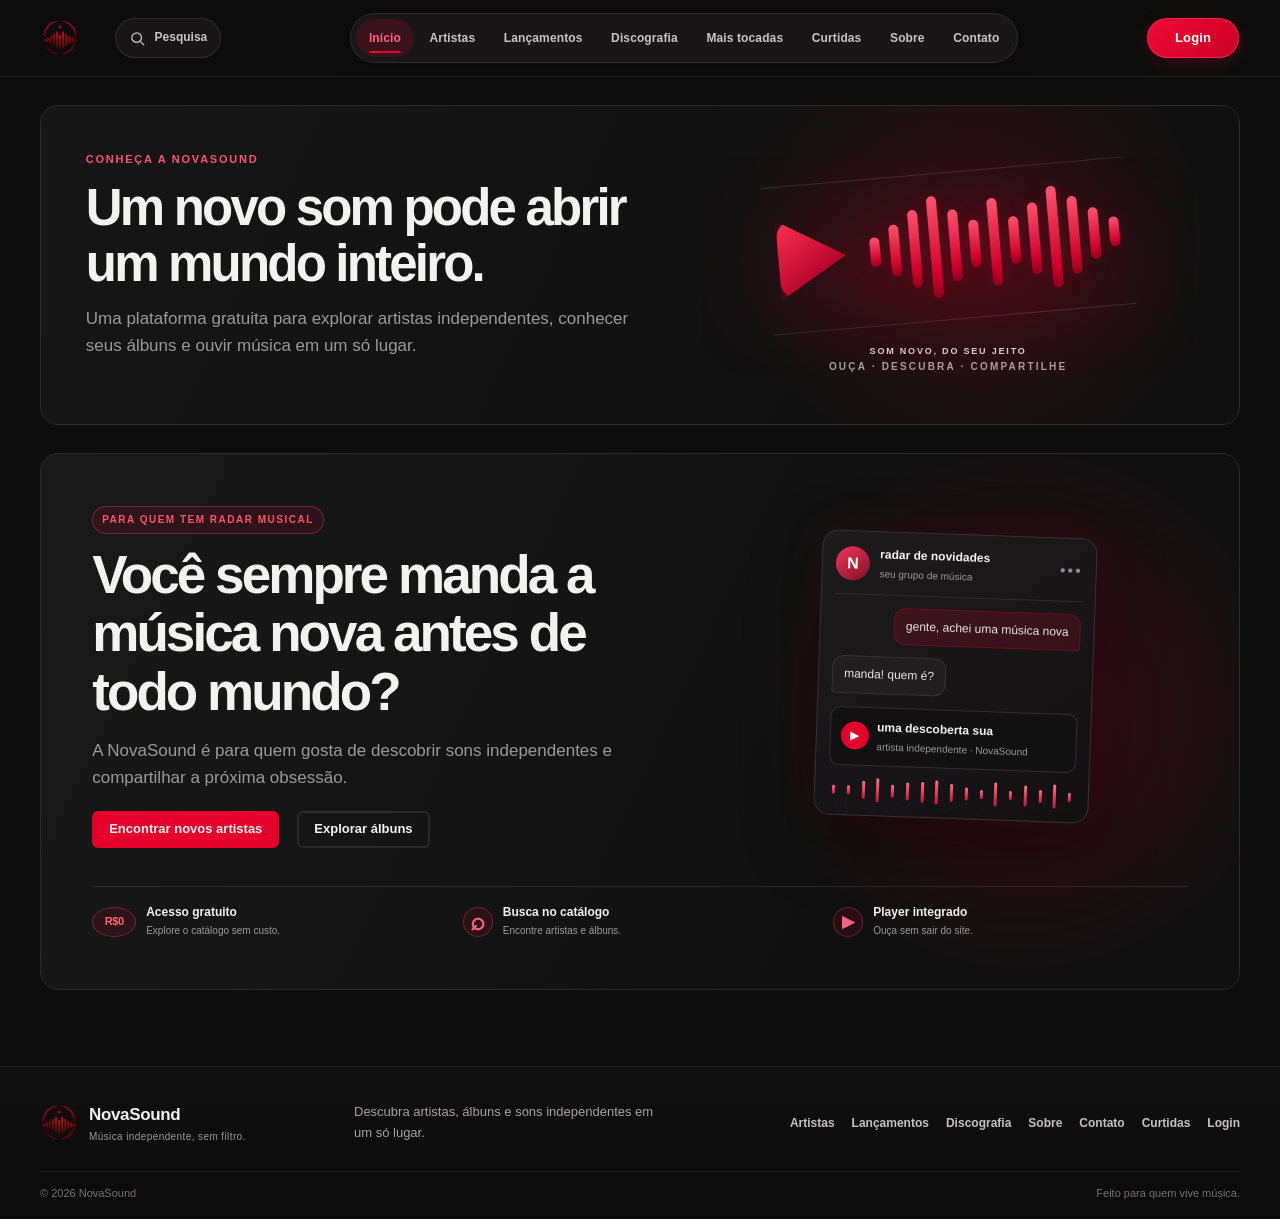
==== commit 0192bf22: "Versão final da primeira versão do site" ====
--- a/index.html
+++ b/index.html
@@ -15,15 +15,33 @@
         <img src="LOGO.png" alt="Logo NovaSound">
         <span></span>
     </a>
-  <nav>
+  <div class="header-search">
+    <button class="header-search-toggle" id="siteSearchToggle" type="button" aria-controls="siteSearchPanel" aria-expanded="false">
+        <svg viewBox="0 0 24 24" aria-hidden="true"><circle cx="10.8" cy="10.8" r="6.8"></circle><path d="m16 16 5 5"></path></svg>
+        <span>Pesquisa</span>
+    </button>
+    <div class="header-search-panel" id="siteSearchPanel" hidden>
+        <label class="visually-hidden" for="siteSearchInput">Pesquisar artistas, músicas e álbuns</label>
+        <input id="siteSearchInput" type="search" placeholder="Artista, música ou álbum" autocomplete="off" aria-controls="siteSearchResults">
+        <p class="search-results-label" id="siteSearchStatus" aria-live="polite">Digite para pesquisar no catálogo.</p>
+        <div class="site-search-results" id="siteSearchResults"></div>
+    </div>
+</div>
+    <nav>
         <a href="index.html" aria-current="page">Início</a>
         <a href="artistas.html">Artistas</a>
         <a href="novidades.html">Lançamentos</a>
-        <a href="sobre.html">Sobre</a>
+        
         <a href="discografia.html">Discografia</a>
         <a href="mais-tocadas.html">Mais tocadas</a>
+        
+        <a href="curtidas.php">Curtidas</a>
+        
+  
+        <a href="sobre.html">Sobre</a>
         <a href="contato.html">Contato</a>
-  </nav>
+    </nav>
+    <a class="header-login-button" href="conta.php">Login</a>
 </header>
             
 
@@ -97,9 +115,34 @@
         </section>
     </main>
 
-    <footer>
-        <p>&copy; 2026 NovaSound</p>
+    <footer class="site-footer">
+        <div class="site-footer-inner">
+            <div class="site-footer-main">
+                <a class="footer-brand" href="index.html">
+                    <img src="LOGO.png" alt="">
+                    <span>NovaSound<small>Música independente, sem filtro.</small></span>
+                </a>
+                <p class="footer-description">Descubra artistas, álbuns e sons independentes em um só lugar.</p>
+                <nav class="footer-links" aria-label="Links do rodapé">
+                    <a href="artistas.html">Artistas</a>
+                    <a href="novidades.html">Lançamentos</a>
+                    <a href="discografia.html">Discografia</a>
+                    <a href="sobre.html">Sobre</a>
+                    <a href="contato.html">Contato</a>
+                    <a href="curtidas.php">Curtidas</a>
+                    <a href="conta.php">Login</a>
+                </nav>
+            </div>
+            <div class="site-footer-bottom">
+                <span>&copy; 2026 NovaSound</span>
+                <span>Feito para quem vive música.</span>
+            </div>
+        </div>
     </footer>
+<script src="dados.js"></script>
+<script type="module" src="pesquisa.js"></script>
+<script src="auth-header.js"></script>
+<script src="router.js"></script>
 </body>
 
 
--- a/style.css
+++ b/style.css
@@ -43,8 +43,8 @@
         position: sticky;
         top: 0;
         z-index: 100;
-        display: flex;
-        justify-content: space-between;
+        display: grid;
+        grid-template-columns: minmax(48px, 1fr) auto minmax(100px, 1fr);
         align-items: center;
         padding: 20px 40px;
         background: var(--bg);
@@ -54,6 +54,7 @@
     .logo {
         display: flex;
         align-items: center;
+        justify-self: start;
         gap: 10px;
         font-family: var(--font-heading);
         font-size: 20px;
@@ -67,9 +68,193 @@
         object-fit: contain;
     }
 
+    .header-login-button {
+        justify-self: end;
+        display: inline-flex;
+        min-width: 86px;
+        min-height: 40px;
+        align-items: center;
+        justify-content: center;
+        padding: 0 18px;
+        border: 1px solid var(--accent);
+        border-radius: 999px;
+        background: var(--accent);
+        color: #fff;
+        font-size: 13px;
+        font-weight: 700;
+        transition: background .18s ease, transform .18s ease;
+    }
+
+    .header-login-button:hover { background: #c90027; }
+    .header-login-button:active { transform: scale(.97); }
+
+    /* Conta, curtidas e playlist pessoal */
+    .account-page {
+        width: min(1100px, calc(100% - 48px));
+        min-height: 65vh;
+        margin: 52px auto 90px;
+    }
+
+    .account-page > .page-header {
+        margin-bottom: 30px;
+    }
+
+    .account-panels {
+        display: grid;
+        grid-template-columns: minmax(0, 540px);
+        justify-content: center;
+        gap: 22px;
+    }
+
+    .account-form,
+    .account-logged-in {
+        display: grid;
+        gap: 14px;
+        padding: clamp(22px, 4vw, 36px);
+        border: 1px solid var(--border);
+        border-radius: 20px;
+        background: linear-gradient(135deg, #191718, #111);
+    }
+
+    .account-form h2,
+    .account-logged-in h2 {
+        margin-bottom: 6px;
+        font-size: clamp(22px, 3vw, 30px);
+    }
+
+    .account-form label {
+        margin-bottom: -10px;
+        color: #ccc;
+        font-size: 14px;
+    }
+
+    .account-form input {
+        width: 100%;
+        min-height: 46px;
+        padding: 10px 13px;
+        border: 1px solid #373237;
+        border-radius: 10px;
+        background: #0d0d0d;
+        color: var(--text);
+        font: inherit;
+    }
+
+    .account-form .btn-primary,
+    .account-logged-in .btn-primary,
+    .account-logged-in .btn-secondary {
+        width: fit-content;
+        min-height: 44px;
+        margin-top: 4px;
+        padding: 10px 18px;
+        border: 0;
+        border-radius: 9px;
+        font: inherit;
+        font-weight: 700;
+        cursor: pointer;
+    }
+
+    .account-switch-button {
+        width: fit-content;
+        padding: 5px 0;
+        border: 0;
+        background: transparent;
+        color: #ff7189;
+        font: inherit;
+        font-size: 14px;
+        font-weight: 600;
+        text-align: left;
+        cursor: pointer;
+    }
+
+    .account-switch-button:hover { color: #fff; text-decoration: underline; }
+
+    .account-logged-in .hero-actions {
+        display: flex;
+        flex-wrap: wrap;
+        gap: 12px;
+        margin-top: 12px;
+    }
+
+    .account-logged-in .btn-secondary {
+        border: 1px solid var(--border);
+        background: transparent;
+        color: var(--text);
+    }
+
+    .account-status {
+        min-height: 28px;
+        margin: 8px 0 14px;
+        color: #ff7189;
+    }
+
+    .account-status a,
+    .empty-state a { color: #ff607b; text-decoration: underline; }
+
+    .favorite-track-list {
+        display: grid;
+        gap: 8px;
+        max-width: 900px;
+        padding: 0;
+        list-style: none;
+    }
+
+    .favorite-track {
+        border: 1px solid var(--border);
+        border-radius: 12px;
+        background: #151415;
+    }
+
+    .favorite-track-play {
+        display: flex;
+        width: 100%;
+        align-items: center;
+        gap: 16px;
+        padding: 15px 18px;
+        border: 0;
+        background: transparent;
+        color: var(--text);
+        text-align: left;
+        cursor: pointer;
+    }
+
+    .favorite-track-play > span:first-child {
+        color: var(--accent);
+        font-size: 20px;
+    }
+
+    .favorite-track-play strong,
+    .favorite-track-play small { display: block; }
+    .favorite-track-play small { margin-top: 3px; color: var(--text-muted); }
+
+    .track-item { display: flex; align-items: center; gap: 8px; }
+    .track-item .track-select { flex: 1; min-width: 0; }
+
+    .like-track-button {
+        flex: 0 0 40px;
+        width: 40px;
+        height: 40px;
+        border: 1px solid var(--border);
+        border-radius: 50%;
+        background: #171516;
+        color: #c7c1c4;
+        font-size: 22px;
+        cursor: pointer;
+    }
+
+    .like-track-button:hover,
+    .like-track-button.is-liked { border-color: var(--accent); color: #ff385d; }
+    .like-track-button.is-liked { background: rgba(229, 0, 43, .12); }
+    .like-track-button:disabled { opacity: .55; cursor: wait; }
+
+    @media (max-width: 700px) {
+        .account-page { width: min(100% - 32px, 560px); margin-top: 32px; }
+        .account-panels { grid-template-columns: 1fr; }
+    }
+
     header nav {
         display: flex;
         align-items: center;
+        justify-self: center;
         gap: 4px;
         padding: 5px;
         border: 1px solid #292629;
@@ -1106,14 +1291,22 @@
 
 @media (max-width: 760px) {
     header {
-        align-items: flex-start;
-        gap: 16px;
+        grid-template-columns: auto 1fr auto;
+        grid-template-rows: auto auto;
+        align-items: center;
+        gap: 10px 12px;
         padding: 14px 20px;
     }
+
+    header > .logo { grid-column: 1; grid-row: 1; }
+    header > .header-login-button { grid-column: 3; grid-row: 1; }
 
     header nav {
         flex-wrap: wrap;
-        justify-content: flex-end;
+        grid-column: 1 / -1;
+        grid-row: 2;
+        justify-self: center;
+        justify-content: center;
         gap: 3px;
     }
 
@@ -1536,6 +1729,373 @@
     }
 }
 
+/* Rodapé compartilhado */
+.site-footer {
+    margin-top: 76px;
+    border-top: 1px solid rgba(255, 255, 255, .09);
+    background: linear-gradient(180deg, #111011 0%, #0a0a0a 100%);
+}
+
+.site-footer-inner {
+    width: min(1440px, calc(100% - 80px));
+    margin: 0 auto;
+    padding: 34px 0 16px;
+}
+
+.site-footer-main {
+    display: grid;
+    grid-template-columns: minmax(190px, .8fr) minmax(220px, 1fr) minmax(300px, 1.4fr);
+    align-items: center;
+    gap: 28px;
+}
+
+.footer-brand {
+    display: inline-flex;
+    width: fit-content;
+    align-items: center;
+    gap: 11px;
+    font-family: var(--font-heading);
+    font-size: 17px;
+    font-weight: 700;
+    letter-spacing: -.02em;
+}
+
+.footer-brand img {
+    width: 38px;
+    height: 38px;
+    object-fit: contain;
+}
+
+.footer-brand small {
+    display: block;
+    margin-top: 1px;
+    color: var(--text-muted);
+    font-family: var(--font-body);
+    font-size: 10px;
+    font-weight: 500;
+    letter-spacing: .04em;
+}
+
+.footer-description {
+    max-width: 300px;
+    color: #a7a1a4;
+    font-size: 13px;
+    line-height: 1.6;
+}
+
+.footer-links {
+    display: flex;
+    flex-wrap: wrap;
+    justify-content: flex-end;
+    gap: 8px 17px;
+}
+
+.footer-links a {
+    color: #c7c1c4;
+    font-size: 12px;
+    font-weight: 600;
+    transition: color .18s ease;
+}
+
+.footer-links a:hover,
+.site-footer-bottom a:hover { color: #ff607b; }
+
+.site-footer-bottom {
+    display: flex;
+    justify-content: space-between;
+    gap: 16px;
+    margin-top: 26px;
+    padding-top: 13px;
+    border-top: 1px solid rgba(255, 255, 255, .07);
+    color: #777174;
+    font-size: 11px;
+}
+
+@media (max-width: 900px) {
+    .site-footer-inner { width: min(100% - 48px, 720px); }
+    .site-footer-main {
+        grid-template-columns: 1fr 1fr;
+        gap: 22px;
+    }
+    .footer-links { grid-column: 1 / -1; justify-content: flex-start; }
+}
+
+@media (max-width: 520px) {
+    .site-footer { margin-top: 50px; }
+    .site-footer-inner { width: calc(100% - 36px); padding-top: 27px; }
+    .site-footer-main { grid-template-columns: 1fr; gap: 16px; }
+    .footer-links { grid-column: auto; justify-content: flex-start; gap: 10px 15px; }
+    .site-footer-bottom { flex-direction: column; gap: 4px; margin-top: 20px; }
+}
+
+/* Fila de reprodução */
+.queue-toggle {
+    display: inline-flex;
+    width: auto;
+    min-width: 40px;
+    align-items: center;
+    justify-content: center;
+    padding: 0 10px;
+    border-radius: 999px;
+    color: #dedadd;
+    font-size: 17px;
+}
+
+.queue-toggle:hover,
+.queue-toggle[aria-expanded="true"] {
+    border-color: rgba(229, 0, 43, .65);
+    background: rgba(229, 0, 43, .16);
+    color: #ff607b;
+}
+
+.player-queue-panel[hidden] { display: none; }
+
+.player-queue-panel {
+    position: fixed;
+    right: 22px;
+    bottom: 94px;
+    z-index: 250;
+    display: flex;
+    width: min(390px, calc(100vw - 32px));
+    max-height: min(68vh, 540px);
+    flex-direction: column;
+    padding: 20px;
+    overflow: hidden;
+    border: 1px solid #393337;
+    border-radius: 17px;
+    background: rgba(22, 20, 21, .98);
+    box-shadow: 0 18px 55px rgba(0, 0, 0, .55);
+    backdrop-filter: blur(16px);
+}
+
+.queue-panel-heading {
+    display: flex;
+    align-items: flex-start;
+    justify-content: space-between;
+    gap: 16px;
+    padding-bottom: 15px;
+    border-bottom: 1px solid var(--border);
+}
+
+.queue-panel-heading p {
+    margin-bottom: 4px;
+    color: #ff607b;
+    font-size: 10px;
+    font-weight: 800;
+    letter-spacing: .14em;
+}
+
+.queue-panel-heading h2 { font-size: 22px; }
+
+.queue-close-button {
+    display: grid;
+    width: 34px;
+    height: 34px;
+    flex: 0 0 34px;
+    place-items: center;
+    border: 1px solid var(--border);
+    border-radius: 50%;
+    background: transparent;
+    color: var(--text);
+    font-size: 22px;
+    cursor: pointer;
+}
+
+.queue-close-button:hover { border-color: var(--accent); color: #ff607b; }
+
+.queue-current-track {
+    padding: 13px 0;
+    overflow-wrap: anywhere;
+    color: #c8c1c4;
+    font-size: 12px;
+    line-height: 1.5;
+}
+
+.queue-track-list {
+    display: grid;
+    gap: 4px;
+    margin: 0;
+    padding: 0;
+    overflow-y: auto;
+    list-style: none;
+}
+
+.queue-track-button {
+    display: grid;
+    width: 100%;
+    grid-template-columns: 24px minmax(0, 1fr);
+    gap: 0 10px;
+    padding: 10px 8px;
+    border: 0;
+    border-radius: 8px;
+    background: transparent;
+    color: var(--text);
+    text-align: left;
+    cursor: pointer;
+}
+
+.queue-track-button:hover { background: #262124; }
+.queue-track-number { grid-row: span 2; align-self: center; color: #ff607b; font-size: 12px; }
+.queue-track-title { overflow: hidden; font-size: 13px; font-weight: 650; text-overflow: ellipsis; white-space: nowrap; }
+.queue-track-album { overflow: hidden; color: var(--text-muted); font-size: 11px; text-overflow: ellipsis; white-space: nowrap; }
+
+.queue-empty-state {
+    padding: 18px 0 4px;
+    color: var(--text-muted);
+    font-size: 13px;
+}
+
+@media (max-width: 760px) {
+    .player-queue-panel { right: 12px; bottom: 148px; padding: 17px; }
+}
+
+/* Pesquisa global integrada ao cabeçalho */
+header {
+    display: flex;
+    justify-content: space-between;
+    gap: clamp(10px, 1.4vw, 22px);
+}
+
+header > .logo { flex: 0 0 auto; }
+header > .header-login-button { flex: 0 0 auto; margin-left: auto; }
+
+.header-search {
+    position: relative;
+    z-index: 110;
+    flex: 0 0 auto;
+    margin-right: auto;
+}
+
+.header-search-toggle {
+    display: inline-flex;
+    min-height: 40px;
+    align-items: center;
+    gap: 9px;
+    padding: 0 13px;
+    border: 1px solid rgba(255, 255, 255, .1);
+    border-radius: 999px;
+    background: rgba(27, 25, 26, .75);
+    color: #c9c5c7;
+    font: inherit;
+    font-size: 12px;
+    font-weight: 650;
+    cursor: pointer;
+    transition: color .18s ease, border-color .18s ease, background .18s ease;
+}
+
+.header-search-toggle svg {
+    width: 17px;
+    height: 17px;
+    fill: none;
+    stroke: currentColor;
+    stroke-linecap: round;
+    stroke-width: 1.8;
+}
+
+.header-search-toggle:hover,
+.header-search-toggle[aria-expanded="true"] {
+    border-color: rgba(229, 0, 43, .55);
+    background: rgba(229, 0, 43, .12);
+    color: #ff607b;
+}
+
+.header-search-panel[hidden] { display: none; }
+
+.header-search-panel {
+    position: absolute;
+    top: calc(100% + 12px);
+    left: 0;
+    z-index: 120;
+    width: min(410px, calc(100vw - 36px));
+    padding: 15px;
+    border: 1px solid #393337;
+    border-radius: 15px;
+    background: rgba(22, 20, 21, .98);
+    box-shadow: 0 18px 50px rgba(0, 0, 0, .5);
+    backdrop-filter: blur(16px);
+}
+
+.header-search-panel > input {
+    width: 100%;
+    min-height: 43px;
+    padding: 0 13px;
+    border: 1px solid #41393d;
+    border-radius: 9px;
+    outline: none;
+    background: #0e0d0e;
+    color: var(--text);
+    font: inherit;
+    font-size: 13px;
+}
+
+.header-search-panel > input:focus { border-color: var(--accent); }
+
+.search-results-label {
+    margin: 12px 2px 7px;
+    color: var(--text-muted);
+    font-size: 11px;
+}
+
+.site-search-results {
+    display: grid;
+    max-height: min(50vh, 360px);
+    gap: 4px;
+    overflow-y: auto;
+}
+
+.site-search-result {
+    display: flex;
+    min-width: 0;
+    align-items: center;
+    justify-content: space-between;
+    gap: 12px;
+    padding: 10px;
+    border-radius: 8px;
+    transition: background .15s ease;
+}
+
+.site-search-result:hover,
+.site-search-result:focus-visible { background: #292326; }
+
+.site-search-result-copy { display: grid; min-width: 0; }
+.site-search-result-copy strong { overflow: hidden; font-size: 13px; text-overflow: ellipsis; white-space: nowrap; }
+.site-search-result-copy small { overflow: hidden; color: var(--text-muted); font-size: 11px; text-overflow: ellipsis; white-space: nowrap; }
+.site-search-result-type { flex: 0 0 auto; color: #ff7189; font-size: 10px; font-weight: 750; text-transform: uppercase; }
+
+.search-match-track {
+    border-radius: 8px;
+    background: rgba(229, 0, 43, .11);
+    outline: 1px solid rgba(229, 0, 43, .45);
+}
+
+@media (max-width: 1000px) {
+    header {
+        display: grid;
+        grid-template-columns: auto auto 1fr auto;
+        grid-template-rows: auto auto;
+        gap: 10px 14px;
+    }
+
+    header > .logo { grid-column: 1; grid-row: 1; }
+    .header-search { grid-column: 2; grid-row: 1; margin: 0; }
+    header > .header-login-button { grid-column: 4; grid-row: 1; margin: 0; }
+
+    header nav {
+        position: static;
+        grid-column: 1 / -1;
+        grid-row: 2;
+        justify-self: center;
+        transform: none;
+    }
+}
+
+@media (max-width: 520px) {
+    header { grid-template-columns: auto auto 1fr auto; gap: 9px; }
+    .header-search-toggle { min-height: 36px; gap: 6px; padding: 0 10px; font-size: 11px; }
+    .header-search-toggle svg { width: 15px; height: 15px; }
+    .header-search-panel { left: -48px; }
+}
+
 @media (prefers-reduced-motion: reduce) {
     .contact-field input,
     .contact-field select,
@@ -1546,7 +2106,7 @@
 
 @media (max-width: 420px) {
     header {
-        flex-direction: column;
+        grid-template-columns: auto 1fr auto;
     }
 
     .inicio-hero {
@@ -1574,7 +2134,7 @@
 
     header nav {
         width: 100%;
-        justify-content: flex-start;
+        justify-content: center;
     }
 
     .hero-actions {
@@ -1592,6 +2152,110 @@
     .album-detail .tracklist {
         transition: none;
         transform: none;
+    }
+}
+
+/* Cabeçalho refinado em todas as páginas */
+header {
+    grid-template-columns: minmax(48px, 1fr) auto minmax(92px, 1fr);
+    column-gap: clamp(12px, 2vw, 28px);
+    padding: 13px clamp(18px, 3.2vw, 48px);
+    background: rgba(13, 13, 13, .94);
+    border-bottom-color: rgba(255, 255, 255, .09);
+    backdrop-filter: blur(16px);
+}
+
+.logo img {
+    width: 38px;
+    height: 38px;
+}
+
+header nav {
+    max-width: 100%;
+    gap: 3px;
+    padding: 5px;
+    border-color: rgba(255, 255, 255, .09);
+    background: rgba(27, 25, 26, .88);
+    box-shadow: 0 8px 26px rgba(0, 0, 0, .16);
+}
+
+header nav a {
+    height: 38px;
+    min-height: 38px;
+    padding: 0 clamp(9px, 1vw, 14px);
+    color: #c9c5c7;
+    font-size: 12px;
+    letter-spacing: .01em;
+}
+
+header nav a:hover {
+    background: rgba(255, 255, 255, .07);
+    color: #fff;
+}
+
+header nav a[aria-current="page"] {
+    background: rgba(229, 0, 43, .16);
+    color: #ff647e;
+}
+
+header nav a[aria-current="page"]::after {
+    right: 13px;
+    bottom: 4px;
+    left: 13px;
+    height: 2px;
+}
+
+.header-login-button {
+    min-width: 92px;
+    min-height: 40px;
+    border-color: rgba(255, 35, 75, .85);
+    background: linear-gradient(135deg, #f00a36, #c90027);
+    box-shadow: 0 5px 18px rgba(229, 0, 43, .2);
+    letter-spacing: .01em;
+}
+
+.header-login-button:hover {
+    background: linear-gradient(135deg, #ff244d, #df002d);
+    box-shadow: 0 7px 22px rgba(229, 0, 43, .3);
+}
+
+@media (max-width: 1000px) {
+    header {
+        grid-template-columns: auto 1fr auto;
+        grid-template-rows: auto auto;
+        gap: 10px 14px;
+        padding: 12px 22px;
+    }
+
+    header > .logo { grid-column: 1; grid-row: 1; }
+    header > .header-login-button { grid-column: 3; grid-row: 1; }
+
+    header nav {
+        grid-column: 1 / -1;
+        grid-row: 2;
+        justify-self: center;
+        flex-wrap: wrap;
+        justify-content: center;
+        border-radius: 16px;
+    }
+}
+
+@media (max-width: 520px) {
+    header { padding: 11px 14px; }
+    .logo img { width: 34px; height: 34px; }
+    .header-login-button { min-width: 78px; min-height: 36px; padding: 0 14px; }
+
+    header nav {
+        width: 100%;
+        gap: 2px;
+        padding: 4px;
+    }
+
+    header nav a {
+        height: 34px;
+        min-height: 34px;
+        padding: 0 9px;
+        font-size: 11px;
     }
 }
 
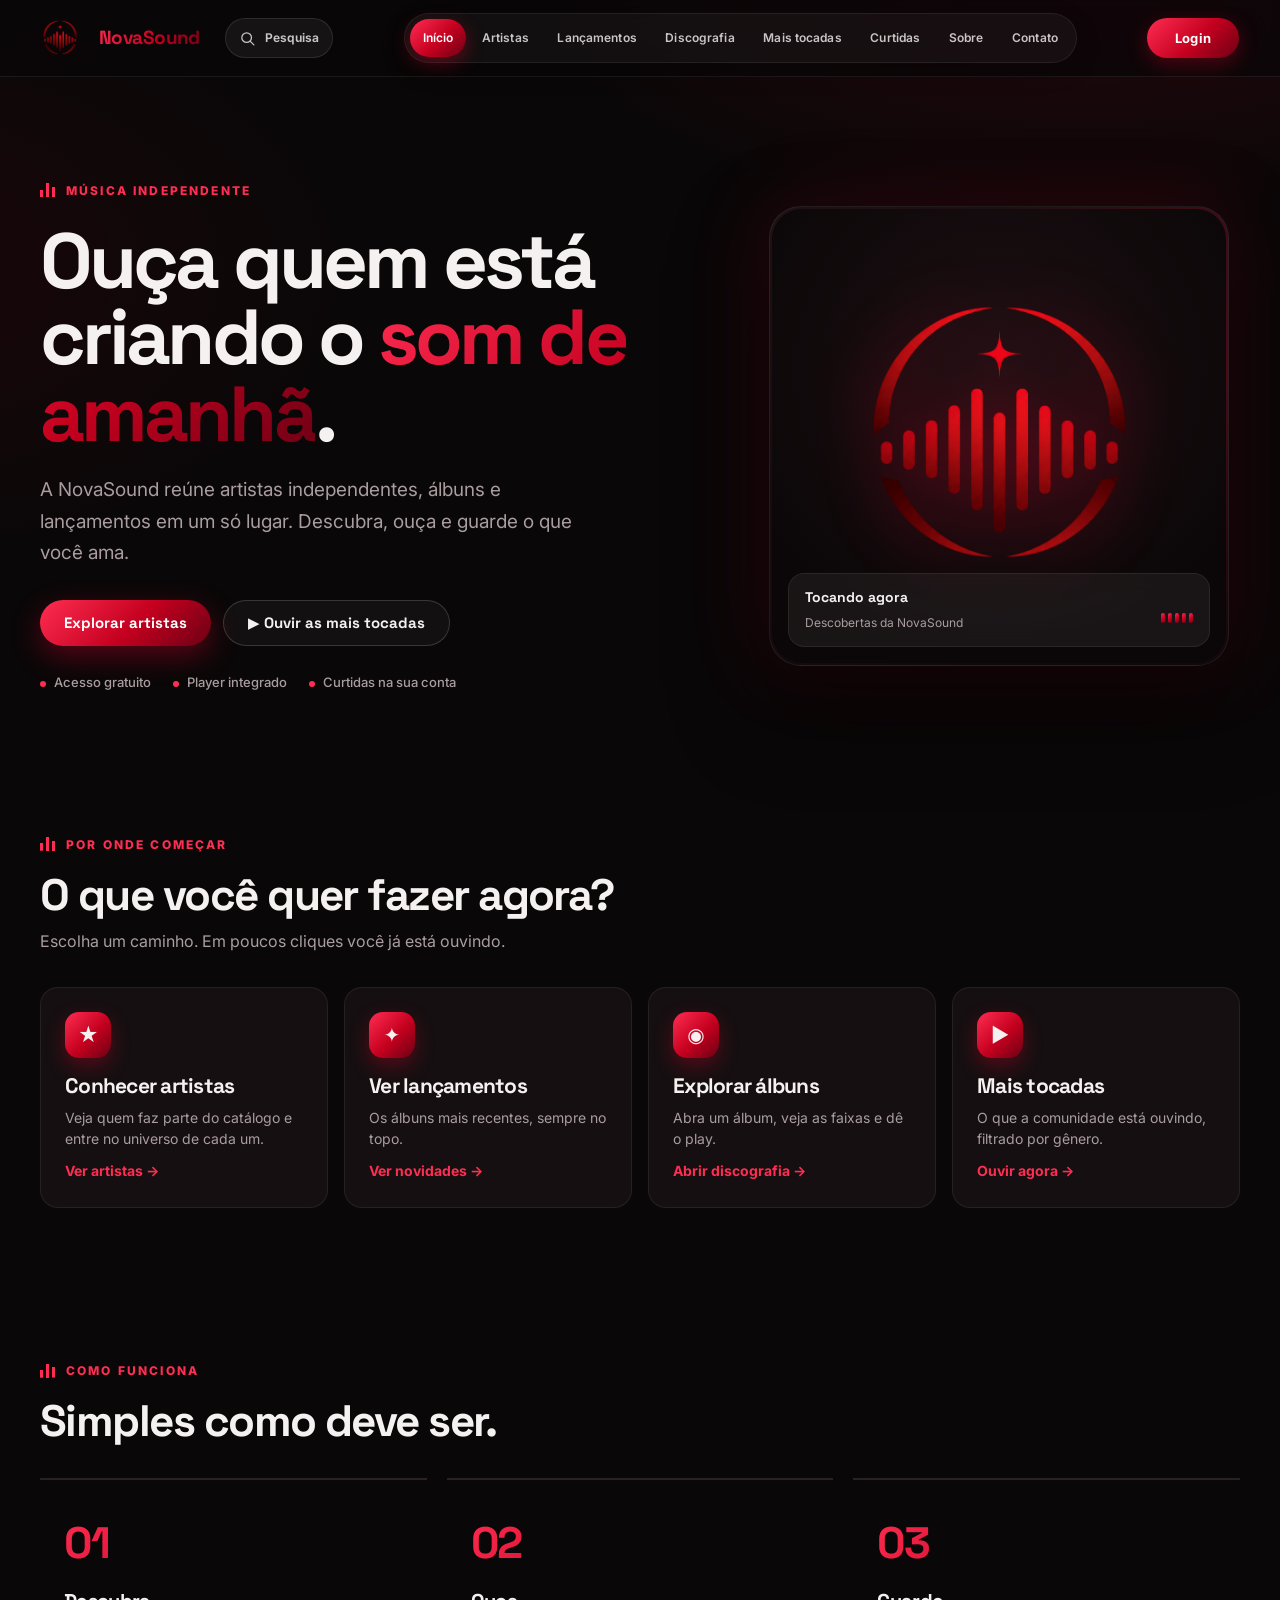
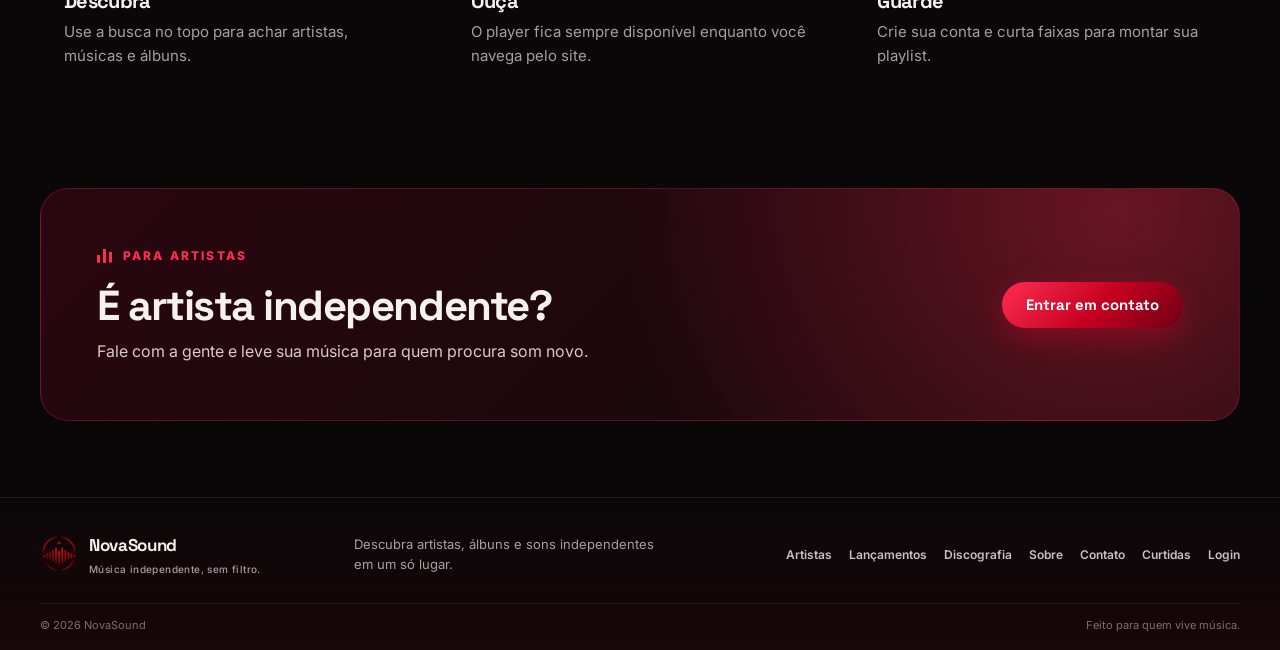
==== commit 437adcf2: "Refinação da interface do NovaSound" ====
--- a/index.html
+++ b/index.html
@@ -5,7 +5,7 @@
     <meta name="viewport" content="width=device-width, initial-scale=1.0">
     <meta name="description" content="Descubra artistas independentes e ouça seus álbuns na NovaSound.">
     <title>NovaSound — música independente</title>
-    <link rel="stylesheet" href="style.css">
+    <link rel="stylesheet" href="style.css"><link rel="preconnect" href="https://fonts.googleapis.com"><link rel="preconnect" href="https://fonts.gstatic.com" crossorigin><link href="https://fonts.googleapis.com/css2?family=Inter:wght@400;500;600;700&family=Space+Grotesk:wght@500;600;700&display=swap" rel="stylesheet"><link rel="stylesheet" href="redesign.css">
     <link rel="icon" href="LOGO.png">
 </head>
 
@@ -46,74 +46,49 @@
             
 
     <main>
-        <section class="home-welcome" aria-labelledby="homeWelcomeTitle">
-            <div class="home-welcome-copy">
-                <p class="home-welcome-kicker">CONHEÇA A NOVASOUND</p>
-                <h1 id="homeWelcomeTitle">Um novo som pode abrir um mundo inteiro.</h1>
-                <p>Uma plataforma gratuita para explorar artistas independentes, conhecer seus álbuns e ouvir música em um só lugar.</p>
-            </div>
-            <div class="home-welcome-art" aria-hidden="true">
-                <span class="home-sound-glow"></span>
-                <div class="home-sound-visual">
-                    <span class="home-sound-play"></span>
-                    <div class="home-sound-bars">
-                        <i></i><i></i><i></i><i></i><i></i><i></i><i></i><i></i><i></i><i></i><i></i><i></i><i></i>
-                    </div>
-                </div>
-                <span class="home-sound-label">SOM NOVO, DO SEU JEITO</span>
-                <span class="home-welcome-art-caption">OUÇA · DESCUBRA · COMPARTILHE</span>
-            </div>
-        </section>
+<div class="ns-wrap">
+<section class="ns-hero" aria-labelledby="nsTitle">
+  <div>
+    <span class="ns-eq-kicker">MÚSICA INDEPENDENTE</span>
+    <h1 id="nsTitle">Ouça quem está criando o <em>som de amanhã</em>.</h1>
+    <p class="ns-lead">A NovaSound reúne artistas independentes, álbuns e lançamentos em um só lugar. Descubra, ouça e guarde o que você ama.</p>
+    <div class="ns-cta">
+      <a href="artistas.html" class="btn-primary">Explorar artistas</a>
+      <a href="mais-tocadas.html" class="btn-secondary">▶ Ouvir as mais tocadas</a>
+    </div>
+    <div class="ns-proof"><span>Acesso gratuito</span><span>Player integrado</span><span>Curtidas na sua conta</span></div>
+  </div>
+  <div class="ns-stage" aria-hidden="true">
+    <img src="LOGO.png" alt="">
+    <div class="ns-now"><div><b>Tocando agora</b><small>Descobertas da NovaSound</small></div><div class="ns-bars"><i></i><i></i><i></i><i></i><i></i></div></div>
+  </div>
+</section>
 
-        <section class="hero inicio-hero">
-            <div class="home-hero-copy">
-                <p class="home-hero-kicker">PARA QUEM TEM RADAR MUSICAL</p>
-                <h2>Você sempre manda a música nova antes de todo mundo?</h2>
-                <p class="home-hero-description">A NovaSound é para quem gosta de descobrir sons independentes e compartilhar a próxima obsessão.</p>
-                <div class="hero-actions">
-                    <a href="artistas.html" class="btn-primary">Encontrar novos artistas</a>
-                    <a href="discografia.html" class="btn-secondary">Explorar álbuns</a>
-                </div>
-            </div>
+<section class="ns-section" aria-labelledby="nsPaths">
+  <div class="ns-head"><span class="ns-eq-kicker">POR ONDE COMEÇAR</span><h2 id="nsPaths">O que você quer fazer agora?</h2><p>Escolha um caminho. Em poucos cliques você já está ouvindo.</p></div>
+  <div class="ns-paths">
+    <a class="ns-path" href="artistas.html"><span class="ns-ico">★</span><h3>Conhecer artistas</h3><p>Veja quem faz parte do catálogo e entre no universo de cada um.</p><span class="ns-go">Ver artistas →</span></a>
+    <a class="ns-path" href="novidades.html"><span class="ns-ico">✦</span><h3>Ver lançamentos</h3><p>Os álbuns mais recentes, sempre no topo.</p><span class="ns-go">Ver novidades →</span></a>
+    <a class="ns-path" href="discografia.html"><span class="ns-ico">◉</span><h3>Explorar álbuns</h3><p>Abra um álbum, veja as faixas e dê o play.</p><span class="ns-go">Abrir discografia →</span></a>
+    <a class="ns-path" href="mais-tocadas.html"><span class="ns-ico">▶</span><h3>Mais tocadas</h3><p>O que a comunidade está ouvindo, filtrado por gênero.</p><span class="ns-go">Ouvir agora →</span></a>
+  </div>
+</section>
 
-            <div class="home-share-scene" aria-hidden="true">
-                <div class="home-scene-orbit home-scene-orbit-one"></div>
-                <div class="home-scene-orbit home-scene-orbit-two"></div>
-                <div class="home-chat-card">
-                    <div class="home-chat-heading">
-                        <span class="home-chat-avatar">N</span>
-                        <span><strong>radar de novidades</strong><small>seu grupo de música</small></span>
-                        <span class="home-chat-dots">•••</span>
-                    </div>
-                    <p class="home-chat-bubble home-chat-bubble-sent">gente, achei uma música nova</p>
-                    <p class="home-chat-bubble home-chat-bubble-received">manda! quem é?</p>
-                    <div class="home-chat-discovery">
-                        <span class="home-chat-play">▶</span>
-                        <span><strong>uma descoberta sua</strong><small>artista independente · NovaSound</small></span>
-                    </div>
-                    <div class="home-wave">
-                        <i></i><i></i><i></i><i></i><i></i><i></i><i></i><i></i><i></i><i></i><i></i><i></i><i></i><i></i><i></i><i></i><i></i>
-                    </div>
-                </div>
-                <span class="home-scene-caption">OUVI PRIMEIRO. COMPARTILHEI DEPOIS.</span>
-            </div>
+<section class="ns-section" aria-labelledby="nsSteps">
+  <div class="ns-head"><span class="ns-eq-kicker">COMO FUNCIONA</span><h2 id="nsSteps">Simples como deve ser.</h2></div>
+  <div class="ns-steps">
+    <div class="ns-step"><h3>Descubra</h3><p>Use a busca no topo para achar artistas, músicas e álbuns.</p></div>
+    <div class="ns-step"><h3>Ouça</h3><p>O player fica sempre disponível enquanto você navega pelo site.</p></div>
+    <div class="ns-step"><h3>Guarde</h3><p>Crie sua conta e curta faixas para montar sua playlist.</p></div>
+  </div>
+</section>
 
-            <div class="home-hero-highlights" aria-label="O que você encontra na NovaSound">
-                <article class="home-highlight">
-                    <span class="home-highlight-icon home-highlight-icon-price" aria-hidden="true">R$0</span>
-                    <div><h2>Acesso gratuito</h2><p>Explore o catálogo sem custo.</p></div>
-                </article>
-                <article class="home-highlight">
-                    <span class="home-highlight-icon home-highlight-icon-search" aria-hidden="true">⌕</span>
-                    <div><h2>Busca no catálogo</h2><p>Encontre artistas e álbuns.</p></div>
-                </article>
-                <article class="home-highlight">
-                    <span class="home-highlight-icon" aria-hidden="true">▶</span>
-                    <div><h2>Player integrado</h2><p>Ouça sem sair do site.</p></div>
-                </article>
-            </div>
-        </section>
-    </main>
+<section class="ns-band" aria-labelledby="nsArtist">
+  <div><span class="ns-eq-kicker">PARA ARTISTAS</span><h2 id="nsArtist">É artista independente?</h2><p>Fale com a gente e leve sua música para quem procura som novo.</p></div>
+  <a href="contato.html" class="btn-primary">Entrar em contato</a>
+</section>
+</div>
+</main>
 
     <footer class="site-footer">
         <div class="site-footer-inner">
--- a/style.css
+++ b/style.css
@@ -3292,6 +3292,29 @@
     min-width: 0;
 }
 
+.most-played-track-info .most-played-count {
+    display: inline-block;
+    color: var(--accent);
+    font-weight: 600;
+    cursor: default;
+    transform-origin: left center;
+    transition: transform 0.25s ease, text-shadow 0.25s ease, color 0.25s ease;
+}
+
+@media (hover: hover) {
+    .most-played-track-info .most-played-count:hover {
+        color: #ff5c75;
+        transform: scale(1.08);
+        text-shadow: 0 0 10px rgba(229, 0, 43, 0.55);
+    }
+}
+
+@media (prefers-reduced-motion: reduce) {
+    .most-played-track-info .most-played-count {
+        transition: none;
+    }
+}
+
 .most-played-track-info h3 {
     overflow: hidden;
     font-size: 16px;
@@ -3306,6 +3329,19 @@
     font-size: 13px;
     text-overflow: ellipsis;
     white-space: nowrap;
+}
+
+.most-played-track-info .most-played-meta-link {
+    color: inherit;
+    text-decoration: none;
+    transition: color 0.2s ease;
+}
+
+.most-played-track-info .most-played-meta-link:hover,
+.most-played-track-info .most-played-meta-link:focus-visible {
+    color: var(--text);
+    text-decoration: underline;
+    text-underline-offset: 3px;
 }
 
 .most-played-genre {
--- a/redesign.css
+++ b/redesign.css
@@ -0,0 +1,102 @@
+/* NovaSound — redesign v2 (carregado depois de style.css; sobrescreve tokens e componentes) */
+:root{
+  --bg:#0A0708; --bg-elevated:#150F11; --surface-2:#1C1417;
+  --text:#F5F1F0; --text-muted:#A99DA0;
+  --accent:#E5002B; --accent-hot:#FF2D52; --accent-dark:#7A0016;
+  --border:#2B2023; --border-soft:rgba(255,255,255,.07);
+  --grad:linear-gradient(135deg,#FF2D52 0%,#C4001F 55%,#6B0014 100%);
+  --radius:18px; --ease:cubic-bezier(.2,.7,.2,1);
+  --font-heading:'Space Grotesk',system-ui,sans-serif; --font-body:'Inter',system-ui,sans-serif;
+}
+html{scroll-behavior:smooth}
+body{background:radial-gradient(900px 500px at 85% -120px,rgba(229,0,43,.16),transparent 70%),radial-gradient(700px 420px at -10% 30%,rgba(122,0,22,.14),transparent 70%),var(--bg);background-attachment:fixed;-webkit-font-smoothing:antialiased}
+::selection{background:var(--accent);color:#fff}
+h1,h2,h3{letter-spacing:-.035em}
+
+/* Cabeçalho */
+header{background:rgba(10,7,8,.78)!important;backdrop-filter:blur(16px) saturate(140%);-webkit-backdrop-filter:blur(16px) saturate(140%);border-bottom:1px solid var(--border-soft)!important}
+.logo::after{content:"NovaSound";font-family:var(--font-heading);font-weight:700;font-size:19px;letter-spacing:-.03em;background:var(--grad);-webkit-background-clip:text;background-clip:text;color:transparent}
+header nav{background:rgba(255,255,255,.04)!important;border-color:var(--border-soft)!important}
+header nav a[aria-current="page"]{background:var(--grad)!important;color:#fff!important;box-shadow:0 6px 18px rgba(229,0,43,.35)}
+header nav a[aria-current="page"]::after{display:none}
+.header-login-button{background:var(--grad)!important;border:0!important;box-shadow:0 6px 20px rgba(229,0,43,.3)}
+.header-login-button:hover{filter:brightness(1.12)}
+
+/* Botões */
+.btn-primary,.btn-secondary{display:inline-flex;align-items:center;gap:8px;min-height:46px;padding:0 24px!important;border-radius:999px!important;font-family:var(--font-heading);font-weight:700;font-size:15px;transition:transform .2s var(--ease),box-shadow .2s var(--ease),background .2s,border-color .2s}
+.btn-primary{background:var(--grad)!important;border:0!important;color:#fff!important;box-shadow:0 10px 28px rgba(229,0,43,.35)}
+.btn-primary:hover{transform:translateY(-2px);box-shadow:0 14px 34px rgba(229,0,43,.5)}
+.btn-secondary{background:rgba(255,255,255,.04)!important;border:1px solid rgba(255,255,255,.16)!important;color:var(--text)!important}
+.btn-secondary:hover{border-color:var(--accent-hot)!important;background:rgba(229,0,43,.1)!important;transform:translateY(-2px)}
+
+/* Cards do catálogo */
+.artist-card,.release-card,.album-card,.favorite-track,.account-form,.account-logged-in{border-radius:var(--radius)!important;transition:transform .25s var(--ease),box-shadow .25s var(--ease),border-color .25s}
+.artist-card,.release-card{background:var(--bg-elevated)!important;border:1px solid var(--border-soft)}
+.artist-card:hover,.release-card:hover{transform:translateY(-6px);border-color:rgba(255,45,82,.45);box-shadow:0 18px 44px rgba(0,0,0,.5),0 0 34px rgba(229,0,43,.14)}
+.album-card:hover{transform:translateY(-4px)}
+.album-card img,.artist-card img,.release-card img{transition:transform .5s var(--ease)}
+.artist-card:hover img,.release-card:hover img,.album-card:hover img{transform:scale(1.04)}
+.track-item .track-select,.favorite-track{transition:background .2s,border-color .2s}
+.track-item .track-select:hover{background:rgba(229,0,43,.1)}
+
+/* Player */
+.player-bar{background:rgba(16,11,13,.88)!important;backdrop-filter:blur(18px);-webkit-backdrop-filter:blur(18px);border-top:1px solid rgba(255,45,82,.28)!important;box-shadow:0 -12px 40px rgba(0,0,0,.45)}
+.player-control-btn:hover{background:var(--accent)!important;border-color:var(--accent)!important;color:#fff!important}
+
+/* Rodapé */
+.site-footer{background:linear-gradient(180deg,transparent,rgba(122,0,22,.12));border-top:1px solid var(--border-soft)}
+
+/* Assinatura visual: barras de equalizador */
+.ns-eq-kicker,.home-welcome-kicker,.home-hero-kicker{display:inline-flex;align-items:center;gap:10px;color:var(--accent-hot)!important;font-size:12px!important;font-weight:800;letter-spacing:.18em}
+.ns-eq-kicker::before{content:"";width:16px;height:14px;background:linear-gradient(var(--accent-hot),var(--accent-hot)) 0 100%/3px 55%,linear-gradient(var(--accent-hot),var(--accent-hot)) 6px 100%/3px 100%,linear-gradient(var(--accent-hot),var(--accent-hot)) 12px 100%/3px 75%;background-repeat:no-repeat}
+
+/* ===== Página inicial ===== */
+.ns-wrap{width:min(1200px,calc(100% - 48px));margin:0 auto}
+.ns-hero{display:grid;grid-template-columns:1.15fr .85fr;gap:clamp(28px,5vw,72px);align-items:center;padding:clamp(48px,8vw,104px) 0 clamp(36px,5vw,64px)}
+.ns-hero h1{font-size:clamp(40px,6.4vw,78px);line-height:.98;letter-spacing:-.05em;margin:18px 0 22px}
+.ns-hero h1 em{font-style:normal;background:var(--grad);-webkit-background-clip:text;background-clip:text;color:transparent}
+.ns-lead{max-width:540px;color:var(--text-muted);font-size:clamp(16px,1.6vw,19px);line-height:1.65}
+.ns-cta{display:flex;flex-wrap:wrap;gap:12px;margin:32px 0 26px}
+.ns-proof{display:flex;flex-wrap:wrap;gap:8px 22px;color:var(--text-muted);font-size:13px;font-weight:500}
+.ns-proof span::before{content:"";display:inline-block;width:6px;height:6px;margin-right:8px;border-radius:50%;background:var(--accent-hot);vertical-align:middle}
+.ns-stage{position:relative;aspect-ratio:1/1;max-width:460px;width:100%;justify-self:center;display:grid;place-items:center;border-radius:32px;background:linear-gradient(160deg,#1E1114,#0E0809);border:1px solid var(--border-soft);box-shadow:0 40px 90px rgba(0,0,0,.55),0 0 80px rgba(229,0,43,.18);overflow:hidden}
+.ns-stage::before{content:"";position:absolute;inset:-30%;background:conic-gradient(from 0deg,transparent,rgba(229,0,43,.28),transparent 40%);animation:ns-spin 12s linear infinite}
+.ns-stage::after{content:"";position:absolute;inset:2px;border-radius:30px;background:radial-gradient(circle at 50% 35%,#1d1013,#0b0708 75%)}
+.ns-stage img{position:relative;z-index:1;width:62%;filter:drop-shadow(0 0 30px rgba(229,0,43,.45))}
+.ns-now{position:absolute;z-index:2;left:18px;right:18px;bottom:18px;display:flex;align-items:center;gap:14px;padding:12px 16px;border-radius:16px;background:rgba(255,255,255,.06);backdrop-filter:blur(10px);border:1px solid var(--border-soft)}
+.ns-now b{display:block;font-family:var(--font-heading);font-size:14px}
+.ns-now small{color:var(--text-muted);font-size:12px}
+.ns-bars{display:flex;align-items:flex-end;gap:3px;height:26px;margin-left:auto}
+.ns-bars i{width:4px;border-radius:3px;background:var(--grad);height:40%;animation:ns-eq 1.1s ease-in-out infinite}
+.ns-bars i:nth-child(2){animation-delay:-.3s}.ns-bars i:nth-child(3){animation-delay:-.6s}.ns-bars i:nth-child(4){animation-delay:-.15s}.ns-bars i:nth-child(5){animation-delay:-.8s}
+@keyframes ns-eq{50%{height:100%}}
+@keyframes ns-spin{to{transform:rotate(360deg)}}
+
+.ns-section{padding:clamp(40px,6vw,76px) 0}
+.ns-head{max-width:620px;margin-bottom:32px}
+.ns-head h2{font-size:clamp(28px,3.8vw,44px);margin-top:12px}
+.ns-head p{margin-top:10px;color:var(--text-muted)}
+.ns-paths{display:grid;grid-template-columns:repeat(4,1fr);gap:16px}
+.ns-path{position:relative;display:flex;flex-direction:column;gap:10px;min-height:210px;padding:24px;border-radius:var(--radius);background:var(--bg-elevated);border:1px solid var(--border-soft);overflow:hidden;transition:transform .25s var(--ease),border-color .25s,box-shadow .25s}
+.ns-path::before{content:"";position:absolute;inset:auto -30% -60% auto;width:180px;height:180px;background:radial-gradient(circle,rgba(229,0,43,.28),transparent 70%);opacity:0;transition:opacity .3s}
+.ns-path:hover{transform:translateY(-6px);border-color:rgba(255,45,82,.5);box-shadow:0 20px 50px rgba(0,0,0,.5)}
+.ns-path:hover::before{opacity:1}
+.ns-ico{display:grid;place-items:center;width:46px;height:46px;border-radius:14px;background:var(--grad);font-size:20px;box-shadow:0 8px 20px rgba(229,0,43,.3)}
+.ns-path h3{font-size:21px;margin-top:6px}
+.ns-path p{color:var(--text-muted);font-size:14px;line-height:1.55}
+.ns-go{margin-top:auto;color:var(--accent-hot);font-weight:700;font-size:14px}
+.ns-steps{display:grid;grid-template-columns:repeat(3,1fr);gap:20px;counter-reset:s}
+.ns-step{position:relative;padding:28px 24px 24px;border-top:2px solid var(--border);counter-increment:s}
+.ns-step::before{content:"0" counter(s);display:block;margin-bottom:12px;font-family:var(--font-heading);font-size:44px;font-weight:700;letter-spacing:-.05em;background:var(--grad);-webkit-background-clip:text;background-clip:text;color:transparent}
+.ns-step h3{font-size:20px;margin-bottom:8px}.ns-step p{color:var(--text-muted);font-size:15px}
+.ns-band{display:grid;grid-template-columns:1fr auto;gap:28px;align-items:center;margin:20px auto 40px;padding:clamp(28px,5vw,56px);border-radius:28px;background:radial-gradient(circle at 90% 10%,rgba(255,45,82,.35),transparent 45%),linear-gradient(135deg,#2A0710,#12080A);border:1px solid rgba(255,45,82,.25)}
+.ns-band h2{font-size:clamp(26px,3.6vw,42px);margin:12px 0 10px}
+.ns-band p{max-width:560px;color:#D8C9CC}
+
+@media(max-width:1000px){
+  .ns-hero{grid-template-columns:1fr}.ns-stage{max-width:340px;order:-1}
+  .ns-paths{grid-template-columns:repeat(2,1fr)}.ns-steps{grid-template-columns:1fr}.ns-band{grid-template-columns:1fr}
+  header nav{max-width:100%;overflow-x:auto;scrollbar-width:none}header nav::-webkit-scrollbar{display:none}
+}
+@media(max-width:560px){.ns-paths{grid-template-columns:1fr}.ns-path{min-height:0}.ns-wrap{width:calc(100% - 32px)}}
+@media(prefers-reduced-motion:reduce){.ns-stage::before,.ns-bars i{animation:none}html{scroll-behavior:auto}}
